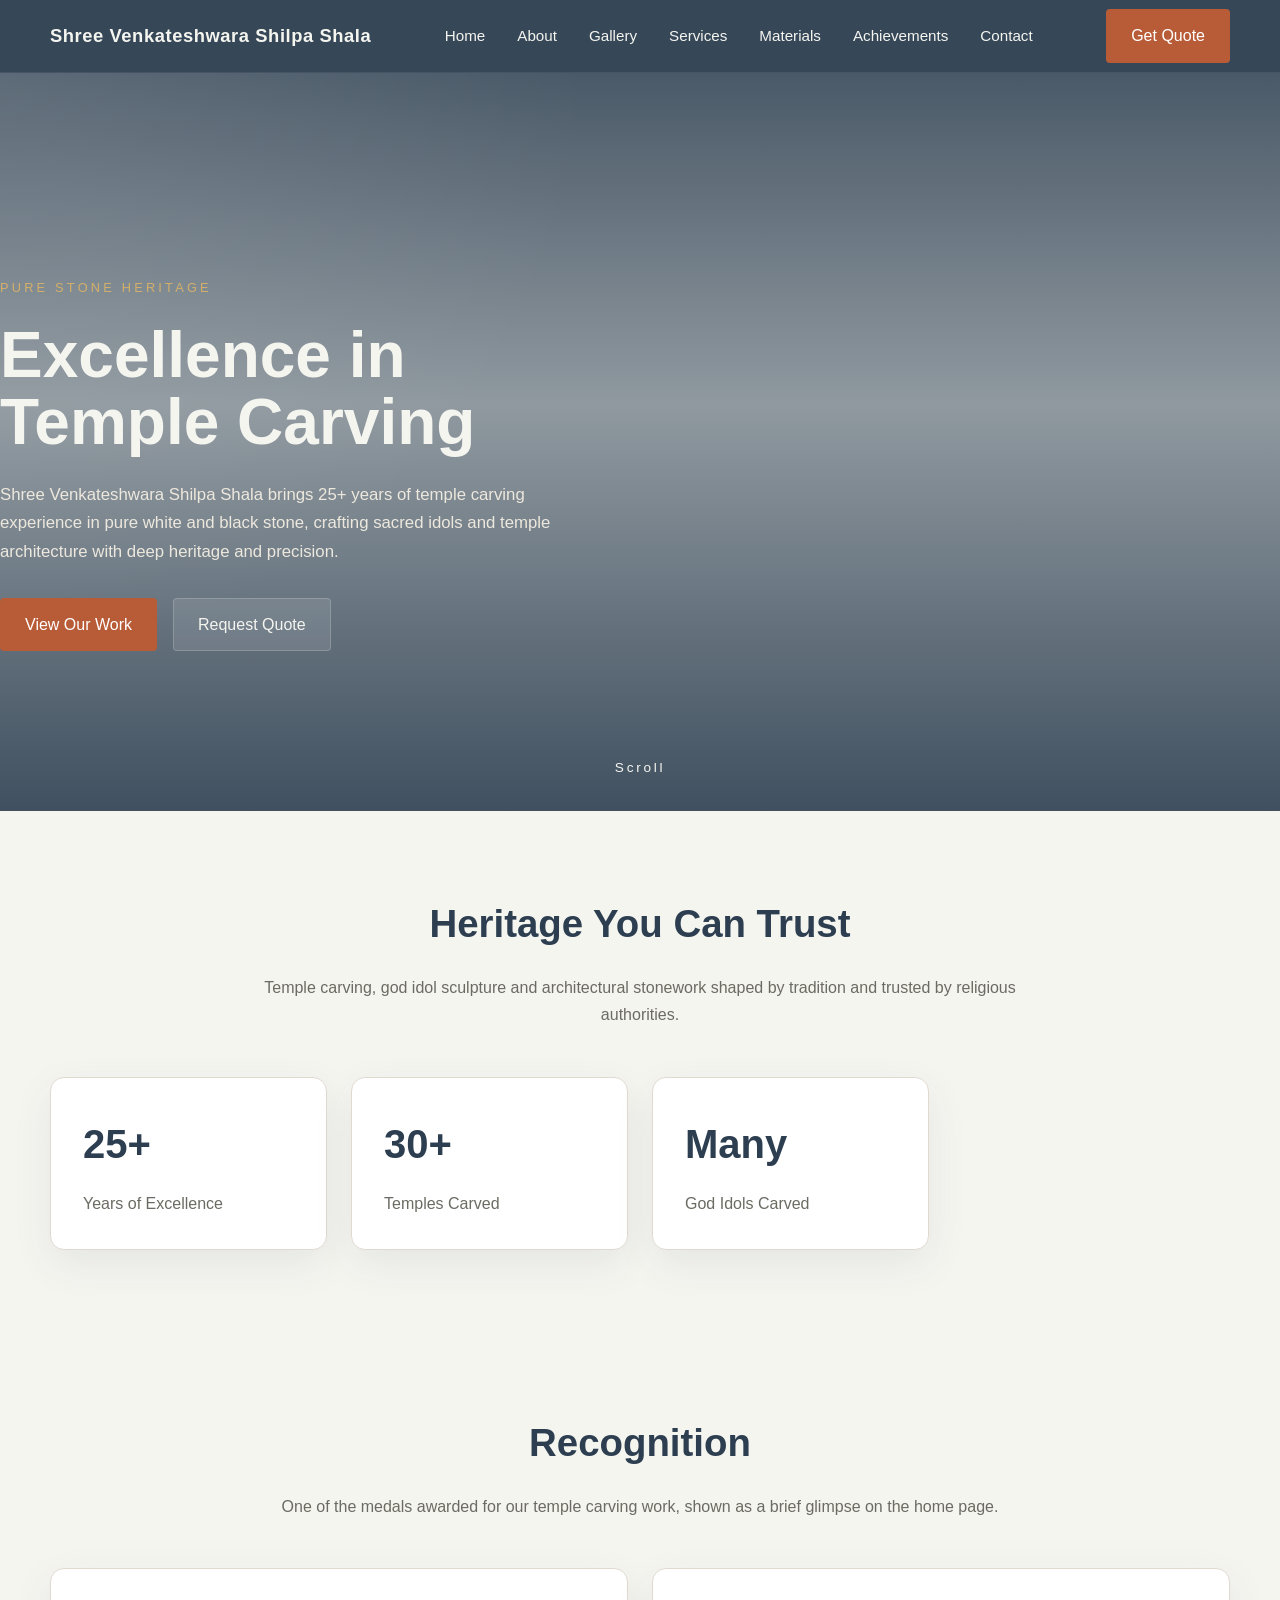
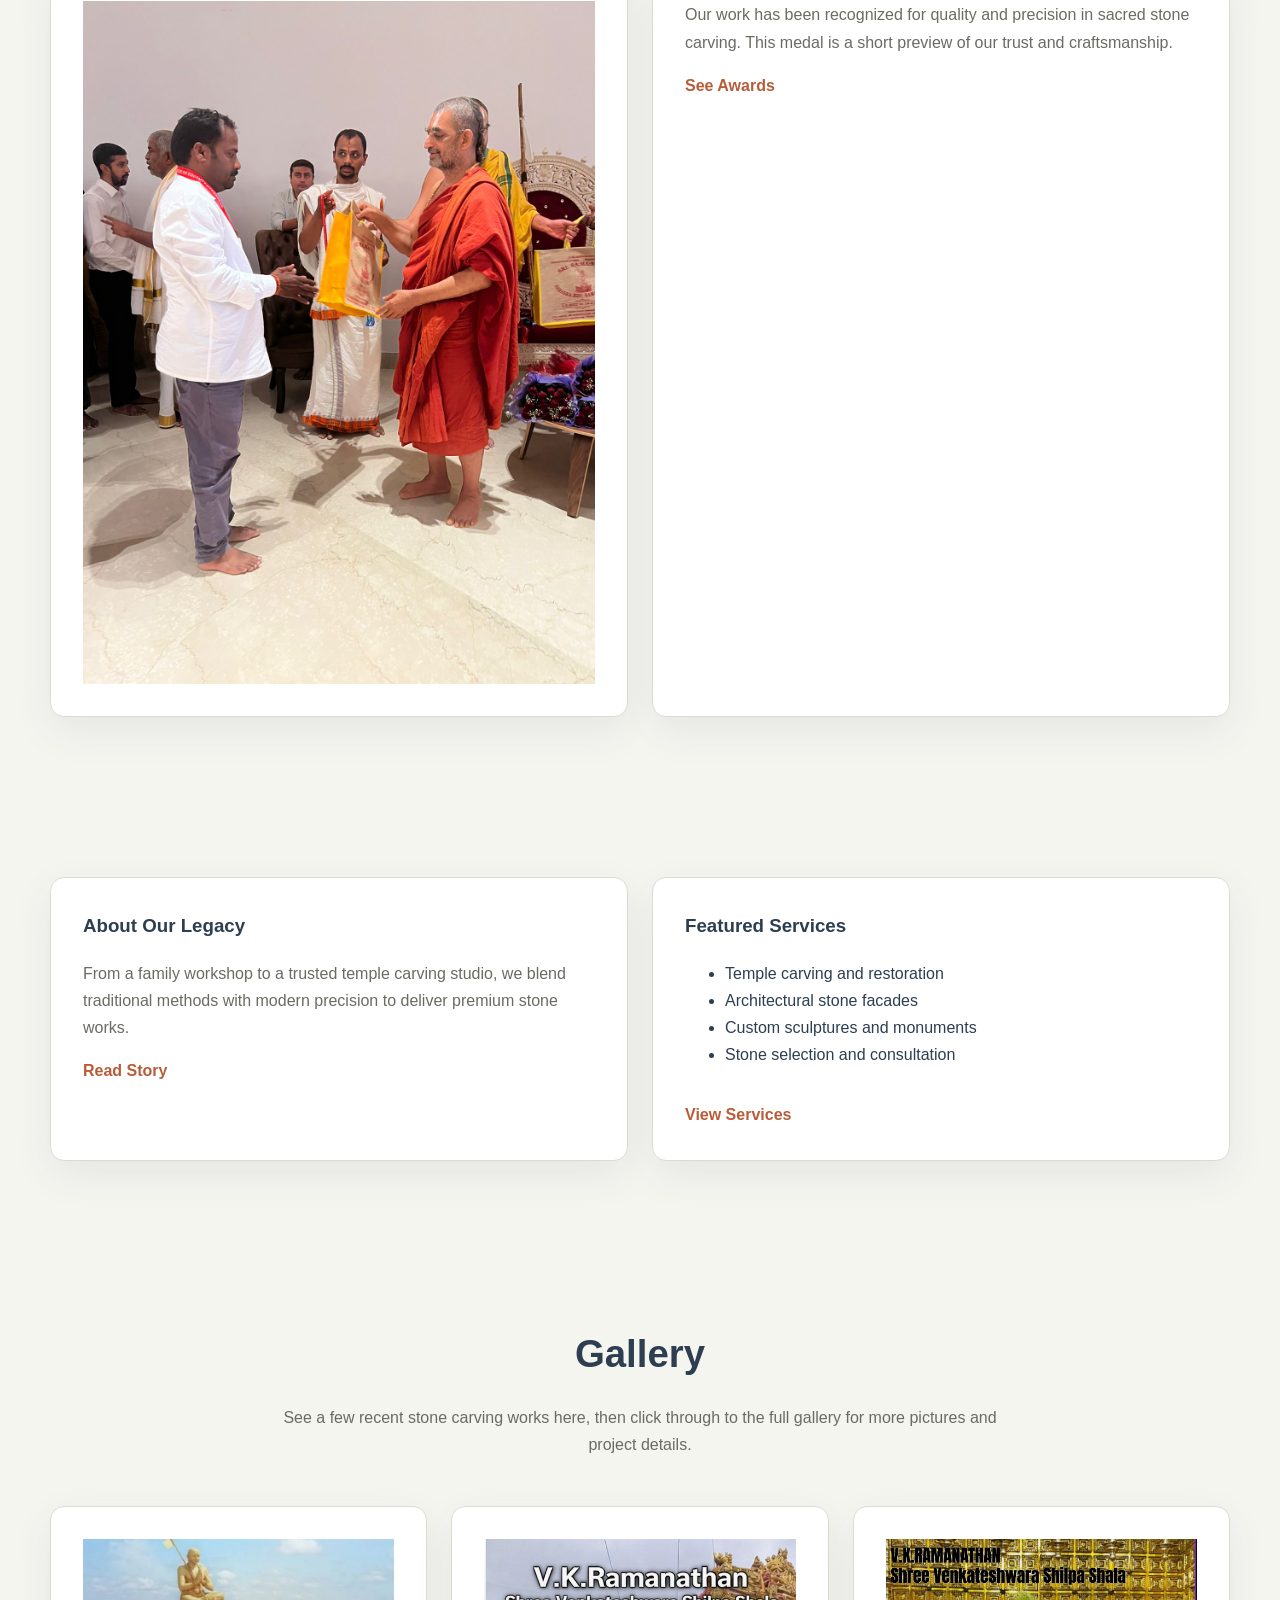
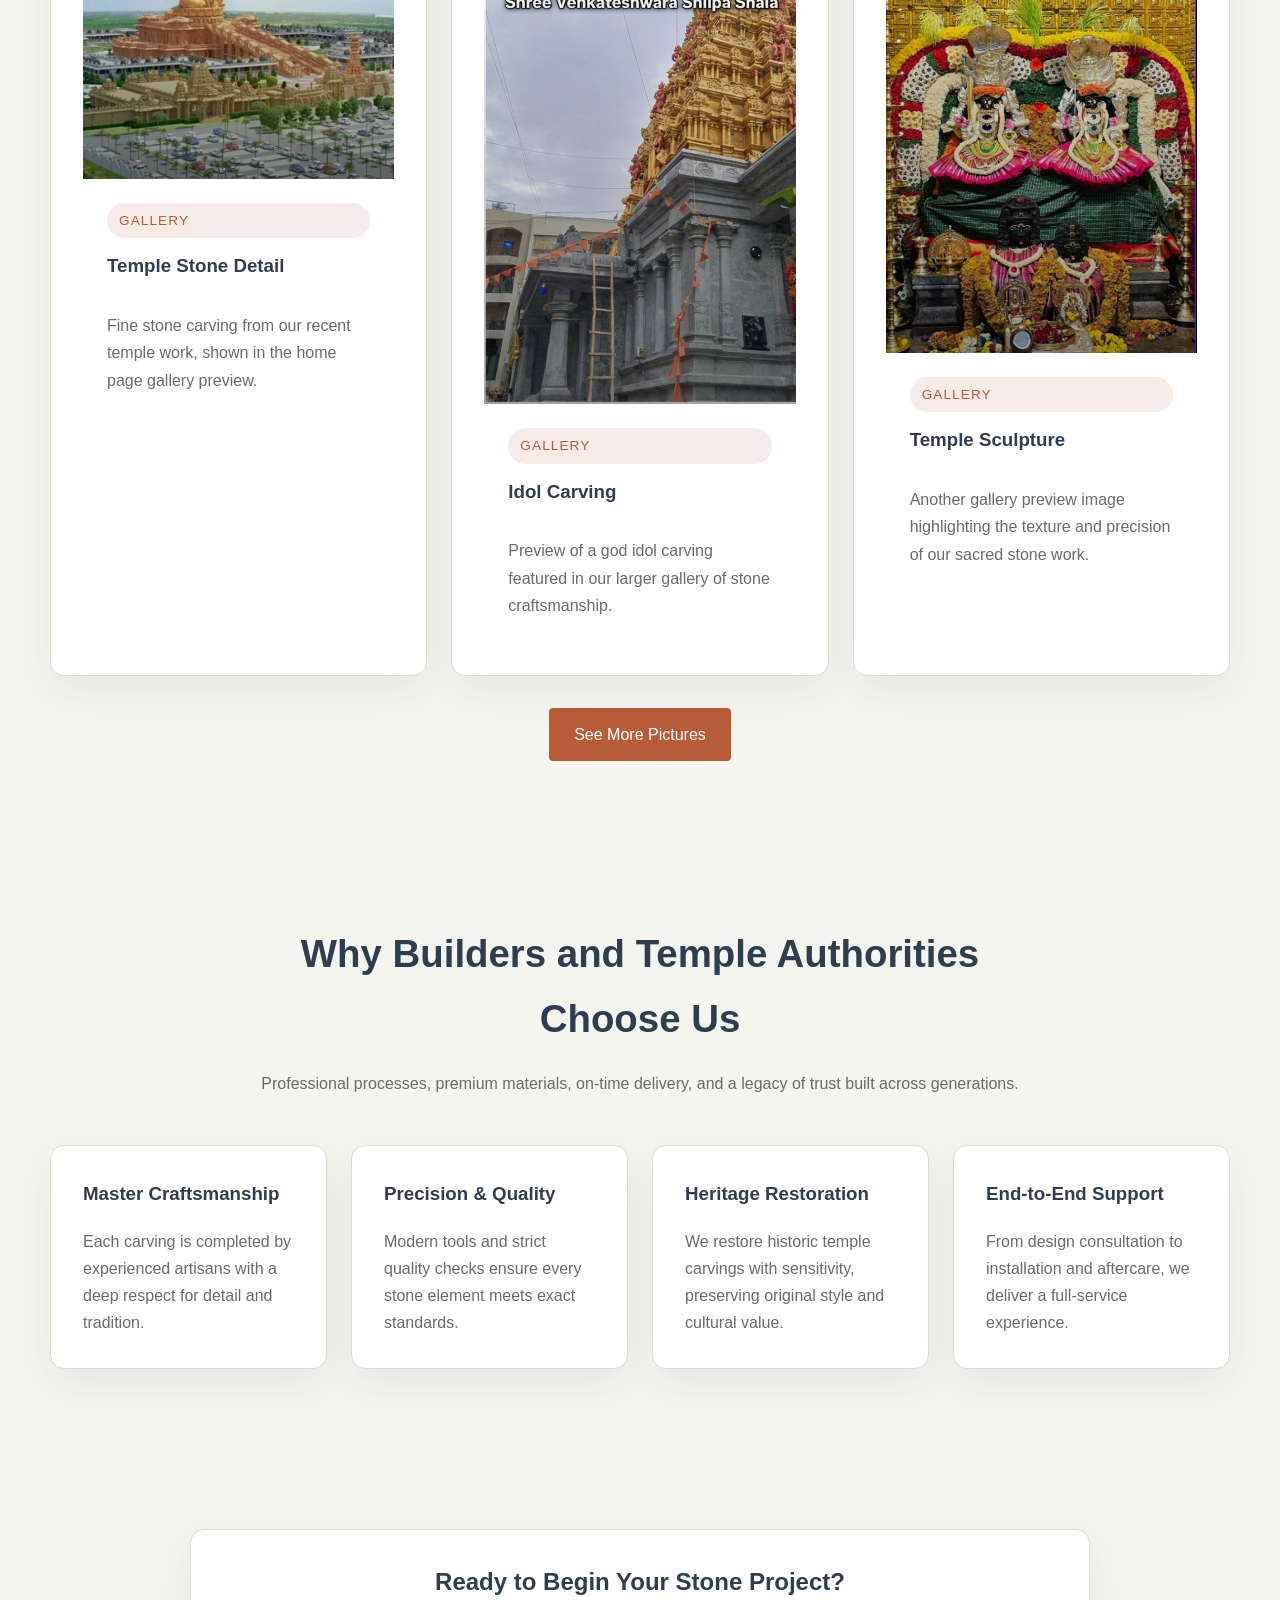
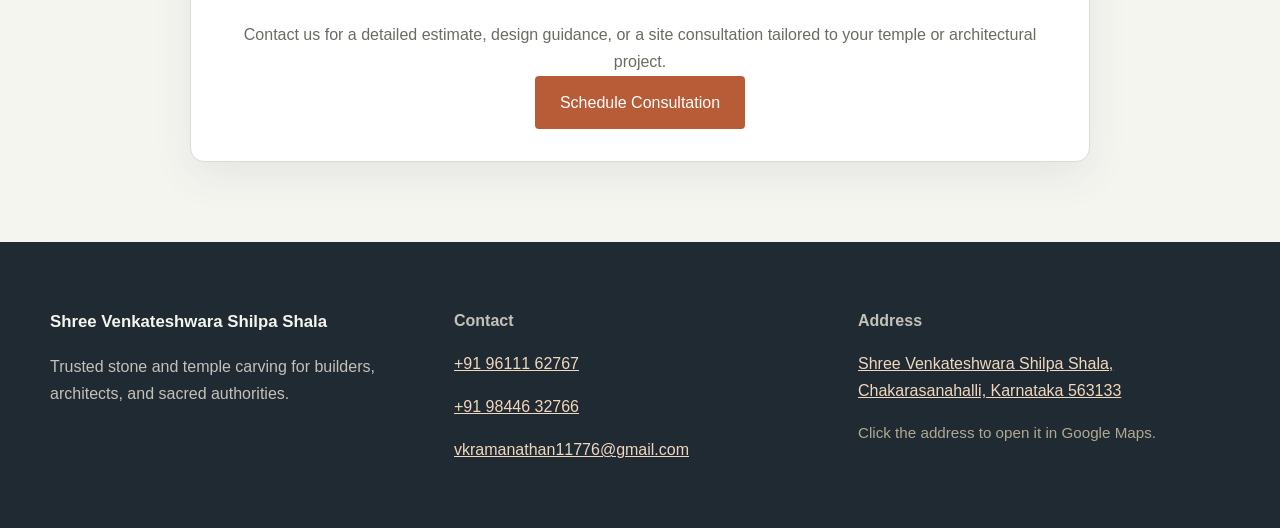
==== index.html @ e4dbbbb8 "Initial commit: Shree Venkateshwara Shilpa Shala website with gallery, achievements, and contact for" ====
<!DOCTYPE html>
<html lang="en">
<head>
  <meta charset="UTF-8">
  <meta name="viewport" content="width=device-width, initial-scale=1.0">
  <title>Shree Venkateshwara Shilpa Shala | Temple & Stone Carving</title>
  <meta name="description" content="Shree Venkateshwara Shilpa Shala offers pure stone temple carving and god idol work with 25+ years of heritage craftsmanship.">
  <link rel="stylesheet" href="styles.css">
  <script type="application/ld+json">
  {
    "@context": "https://schema.org",
    "@type": "LocalBusiness",
    "name": "Shree Venkateshwara Shilpa Shala",
    "image": "https://example.com/hero-image.jpg",
    "telephone": "+91 96111 62767",
    "address": {
      "@type": "PostalAddress",
      "streetAddress": "Shree Venkateshwara Shilpa Shala, Chakarasanahalli",
      "addressLocality": "Chakarasanahalli",
      "addressRegion": "Karnataka",
      "postalCode": "563133",
      "addressCountry": "IN"
    },
    "openingHoursSpecification": [{
      "@type": "OpeningHoursSpecification",
      "dayOfWeek": ["Monday","Tuesday","Wednesday","Thursday","Friday","Saturday"],
      "opens": "09:00",
      "closes": "18:00"
    }],
    "url": "./index.html",
    "priceRange": "₹₹"
  }
  </script>
</head>
<body>
  <header class="site-header">
    <div class="container header-inner">
      <a class="brand" href="index.html">Shree Venkateshwara Shilpa Shala</a>
      <nav class="site-nav" id="siteNav">
        <a href="index.html">Home</a>
        <a href="about.html">About</a>
        <a href="gallery.html">Gallery</a>
        <a href="services.html">Services</a>
        <a href="materials.html">Materials</a>
        <a href="achievements.html">Achievements</a>
        <a href="contact.html">Contact</a>
      </nav>
      <div class="nav-actions">
        <a class="button button-primary" href="contact.html">Get Quote</a>
        <button class="burger" id="burgerButton" aria-label="Open menu">☰</button>
      </div>
    </div>
  </header>

  <main>
    <section class="hero hero-landing">
      <div class="hero-content">
        <span class="eyebrow">Pure Stone Heritage</span>
        <h1>Excellence in Temple Carving</h1>
        <p>Shree Venkateshwara Shilpa Shala brings 25+ years of temple carving experience in pure white and black stone, crafting sacred idols and temple architecture with deep heritage and precision.</p>
        <div class="hero-ctas">
          <a class="button button-primary" href="gallery.html">View Our Work</a>
          <a class="button button-secondary" href="contact.html">Request Quote</a>
        </div>
      </div>
      <div class="hero-overlay"></div>
      <div class="scroll-indicator">Scroll</div>
    </section>

    <section class="trust-section container fade-up">
      <div class="section-heading">
        <h2>Heritage You Can Trust</h2>
        <p>Temple carving, god idol sculpture and architectural stonework shaped by tradition and trusted by religious authorities.</p>
      </div>
      <div class="stats-grid">
        <article class="stat-card">
          <strong>25+</strong>
          <span>Years of Excellence</span>
        </article>
        <article class="stat-card">
          <strong>30+</strong>
          <span>Temples Carved</span>
        </article>
        <article class="stat-card">
          <strong>Many</strong>
          <span>God Idols Carved</span>
        </article>
      </div>
    </section>

    <section class="container fade-up" style="padding: 80px 0;">
      <div class="section-heading">
        <h2>Recognition</h2>
        <p>One of the medals awarded for our temple carving work, shown as a brief glimpse on the home page.</p>
      </div>
      <div class="grid-2">
        <div class="preview-card">
          <img src="assets/Temple-1-1.jpeg" alt="Temple carving achievement medal">
        </div>
        <div class="preview-card">
          <p>Our work has been recognized for quality and precision in sacred stone carving. This medal is a short preview of our trust and craftsmanship.</p>
          <a class="link-button" href="achievements.html">See Awards</a>
        </div>
      </div>
    </section>

    <section class="preview-section container fade-up">
      <div class="grid-2">
        <div class="preview-card">
          <h3>About Our Legacy</h3>
          <p>From a family workshop to a trusted temple carving studio, we blend traditional methods with modern precision to deliver premium stone works.</p>
          <a class="link-button" href="about.html">Read Story</a>
        </div>
        <div class="preview-card">
          <h3>Featured Services</h3>
          <ul>
            <li>Temple carving and restoration</li>
            <li>Architectural stone facades</li>
            <li>Custom sculptures and monuments</li>
            <li>Stone selection and consultation</li>
          </ul>
          <a class="link-button" href="services.html">View Services</a>
        </div>
      </div>
    </section>

    <section class="portfolio-preview container fade-up">
      <div class="section-heading">
        <h2>Gallery</h2>
        <p>See a few recent stone carving works here, then click through to the full gallery for more pictures and project details.</p>
      </div>
      <div class="portfolio-grid">
        <article class="project-card">
          <div class="project-image"><img src="assets/Temple-1-0.jpg" alt="Temple stone carving project"></div>
          <div class="project-card-body">
            <span class="tag">Gallery</span>
            <h3>Temple Stone Detail</h3>
            <p>Fine stone carving from our recent temple work, shown in the home page gallery preview.</p>
          </div>
        </article>
        <article class="project-card">
          <div class="project-image"><img src="assets/Temple-2-1.jpeg" alt="Temple carving gallery image"></div>
          <div class="project-card-body">
            <span class="tag">Gallery</span>
            <h3>Idol Carving</h3>
            <p>Preview of a god idol carving featured in our larger gallery of stone craftsmanship.</p>
          </div>
        </article>
        <article class="project-card">
          <div class="project-image"><img src="assets/Temple-2-2.jpeg" alt="Stone carving gallery image"></div>
          <div class="project-card-body">
            <span class="tag">Gallery</span>
            <h3>Temple Sculpture</h3>
            <p>Another gallery preview image highlighting the texture and precision of our sacred stone work.</p>
          </div>
        </article>
      </div>
      <div class="section-action">
        <a class="button button-primary" href="gallery.html">See More Pictures</a>
      </div>
    </section>

    <section class="values-section container fade-up">
      <div class="section-heading">
        <h2>Why Builders and Temple Authorities Choose Us</h2>
        <p>Professional processes, premium materials, on-time delivery, and a legacy of trust built across generations.</p>
      </div>
      <div class="feature-grid">
        <article class="feature-card">
          <h3>Master Craftsmanship</h3>
          <p>Each carving is completed by experienced artisans with a deep respect for detail and tradition.</p>
        </article>
        <article class="feature-card">
          <h3>Precision & Quality</h3>
          <p>Modern tools and strict quality checks ensure every stone element meets exact standards.</p>
        </article>
        <article class="feature-card">
          <h3>Heritage Restoration</h3>
          <p>We restore historic temple carvings with sensitivity, preserving original style and cultural value.</p>
        </article>
        <article class="feature-card">
          <h3>End-to-End Support</h3>
          <p>From design consultation to installation and aftercare, we deliver a full-service experience.</p>
        </article>
      </div>
    </section>

    <section class="cta-section fade-up">
      <div class="container cta-card">
        <h2>Ready to Begin Your Stone Project?</h2>
        <p>Contact us for a detailed estimate, design guidance, or a site consultation tailored to your temple or architectural project.</p>
        <a class="button button-primary" href="contact.html">Schedule Consultation</a>
      </div>
    </section>
  </main>

  <footer class="site-footer">
    <div class="container footer-grid">
      <div>
        <p class="footer-brand">Shree Venkateshwara Shilpa Shala</p>
        <p>Trusted stone and temple carving for builders, architects, and sacred authorities.</p>
      </div>
      <div>
        <p><strong>Contact</strong></p>
        <p><a href="tel:+919611162767">+91 96111 62767</a></p>
        <p><a href="tel:+919844632766">+91 98446 32766</a></p>
        <p><a href="mailto:vkramanathan11776@gmail.com">vkramanathan11776@gmail.com</a></p>
      </div>
      <div>
        <p><strong>Address</strong></p>
        <p><a href="https://www.google.com/maps/search/?api=1&query=Shree+Venkateshwara+Shilpa+Shala,+Chakarasanahalli,+Karnataka+563133" target="_blank" rel="noreferrer">Shree Venkateshwara Shilpa Shala, Chakarasanahalli, Karnataka 563133</a></p>
        <p class="footer-note">Click the address to open it in Google Maps.</p>
      </div>
    </div>
  </footer>
  <div class="mobile-menu" id="mobileMenu">
    <nav class="mobile-nav">
      <a href="index.html">Home</a>
      <a href="about.html">About</a>
      <a href="gallery.html">Gallery</a>
      <a href="services.html">Services</a>
      <a href="materials.html">Materials</a>
      <a href="achievements.html">Achievements</a>
      <a href="contact.html">Contact</a>
    </nav>
  </div>
  <script src="script.js"></script>
</body>
</html>
---- styles.css ----
:root {
  --bg: #f5f5f0;
  --surface: #ffffff;
  --surface-alt: #f2eee6;
  --text: #2c3e50;
  --muted: #6b6b63;
  --accent: #b85c38;
  --accent-dark: #8b7355;
  --primary: #2c3e50;
  --border: #e0d9d0;
  --shadow: 0 14px 40px rgba(44, 62, 80, 0.08);
  --radius: 14px;
}

* {
  box-sizing: border-box;
}

html {
  scroll-behavior: smooth;
}

body {
  margin: 0;
  font-family: "Segoe UI", Tahoma, Geneva, Verdana, sans-serif;
  color: var(--text);
  background: var(--bg);
  line-height: 1.7;
}

img {
  max-width: 100%;
  display: block;
}

a {
  color: inherit;
  text-decoration: none;
}

button,
input,
textarea {
  font: inherit;
}

.container {
  width: min(1180px, calc(100% - 40px));
  margin: 0 auto;
}

.site-header {
  position: sticky;
  top: 0;
  z-index: 20;
  background: rgba(44, 62, 80, 0.95);
  backdrop-filter: blur(10px);
  border-bottom: 1px solid rgba(255,255,255,0.08);
}

.header-inner {
  display: flex;
  align-items: center;
  justify-content: space-between;
  min-height: 72px;
}

.brand {
  font-size: 1.15rem;
  color: #f5f5f0;
  font-weight: 700;
  letter-spacing: 0.03em;
}

.site-nav {
  display: flex;
  gap: 32px;
  align-items: center;
}

.site-nav a {
  color: #f5f5f0;
  font-size: 0.95rem;
  transition: color 0.25s ease;
}

.site-nav a:hover {
  color: var(--accent);
}

.nav-actions {
  display: flex;
  align-items: center;
  gap: 16px;
}

.button {
  display: inline-flex;
  align-items: center;
  justify-content: center;
  padding: 12px 24px;
  border-radius: 4px;
  border: 1px solid transparent;
  transition: transform 0.2s ease, background-color 0.2s ease, color 0.2s ease, border-color 0.2s ease;
}

.button:hover {
  transform: translateY(-1px);
}

.button-primary {
  background: var(--accent);
  color: #ffffff;
}

.button-primary:hover {
  background: #9b4a2f;
}

.button-secondary {
  background: rgba(255,255,255,0.1);
  color: #f5f5f0;
  border-color: rgba(255,255,255,0.18);
}

.link-button {
  display: inline-block;
  color: var(--accent);
  font-weight: 600;
  margin-top: 16px;
}

.burger {
  display: none;
  border: none;
  background: none;
  color: #f5f5f0;
  font-size: 1.6rem;
  cursor: pointer;
}

.hero {
  min-height: 82vh;
  position: relative;
  display: flex;
  align-items: center;
  padding: 100px 0 60px;
  color: #f5f5f0;
  background: linear-gradient(180deg, rgba(44,62,80,0.85) 0%, rgba(44,62,80,0.5) 45%, rgba(44,62,80,0.9) 100%),
    url('') center/cover no-repeat;
}

.hero::before {
  content: "";
  position: absolute;
  inset: 0;
  background: radial-gradient(circle at top left, rgba(255,255,255,0.1), transparent 40%);
}

.hero-content {
  position: relative;
  max-width: 640px;
  z-index: 1;
}

.eyebrow {
  display: inline-block;
  text-transform: uppercase;
  letter-spacing: 0.25em;
  color: #d4af6a;
  font-size: 0.8rem;
  margin-bottom: 24px;
}

.hero h1 {
  font-size: clamp(3rem, 5vw, 4.5rem);
  line-height: 1.05;
  margin: 0 0 24px;
}

.hero p {
  max-width: 610px;
  font-size: 1.05rem;
  margin-bottom: 32px;
  color: #ede8dd;
}

.hero-ctas {
  display: flex;
  flex-wrap: wrap;
  gap: 16px;
}

.scroll-indicator {
  position: absolute;
  left: 50%;
  bottom: 32px;
  transform: translateX(-50%);
  color: #f5f5f0;
  letter-spacing: 0.2em;
  font-size: 0.85rem;
}

.section-heading {
  text-align: center;
  max-width: 760px;
  margin: 0 auto 48px;
}

.section-heading h2 {
  margin: 0 0 18px;
  font-size: clamp(2rem, 3vw, 3rem);
}

.section-heading p {
  margin: 0;
  color: var(--muted);
}

.trust-section,
.preview-section,
.portfolio-preview,
.values-section,
.cta-section {
  padding: 80px 0;
}

.stats-grid,
.feature-grid {
  display: grid;
  gap: 24px;
  grid-template-columns: repeat(4, minmax(0, 1fr));
}

.stat-card,
.feature-card,
.preview-card,
.project-card,
.cta-card {
  background: var(--surface);
  border: 1px solid var(--border);
  border-radius: var(--radius);
  box-shadow: var(--shadow);
  padding: 32px;
}

.stat-card strong {
  display: block;
  font-size: 2.5rem;
  color: var(--primary);
  margin-bottom: 12px;
}

.stat-card span {
  color: var(--muted);
}

.grid-2 {
  display: grid;
  gap: 24px;
  grid-template-columns: repeat(2, minmax(0, 1fr));
}

.preview-card h3,
.feature-card h3,
.project-card h3,
.cta-card h2 {
  margin-top: 0;
  margin-bottom: 18px;
}

.preview-card p,
.feature-card p,
.project-card p,
.cta-card p {
  margin: 0;
  color: var(--muted);
}

.portfolio-grid {
  display: grid;
  gap: 24px;
  grid-template-columns: repeat(auto-fit, minmax(300px, 1fr));
}

.project-card {
  overflow: hidden;
  display: flex;
  flex-direction: column;
}

.project-image {
  min-height: 240px;
  background: linear-gradient(135deg, rgba(44,62,80,0.9), rgba(184,92,56,0.9));
  position: relative;
  transition: transform 0.4s ease;
  overflow: hidden;
}

.project-image img {
  width: 100%;
  height: 100%;
  object-fit: cover;
  display: block;
}

.medal-gallery {
  display: grid;
  gap: 24px;
  grid-template-columns: repeat(2, minmax(0, 1fr));
}

.medal-card {
  background: var(--surface);
  border: 1px solid var(--border);
  border-radius: var(--radius);
  box-shadow: var(--shadow);
  padding: 24px;
  text-align: center;
}

.project-medal-image {
  width: 100%;
  height: auto;
  border-radius: 12px;
  object-fit: cover;
  margin-bottom: 16px;
}

.project-card:hover .project-image {
  transform: scale(1.04);
}

.project-image::after {
  content: "";
  position: absolute;
  inset: 0;
  background: linear-gradient(180deg, transparent, rgba(0,0,0,0.35));
}

.project-image-1 { background-image: linear-gradient(135deg, #3a4560, #b85c38); }
.project-image-2 { background-image: linear-gradient(135deg, #2c3e50, #8b7355); }
.project-image-3 { background-image: linear-gradient(135deg, #4d5d6d, #b77352); }

.project-card-body {
  padding: 24px;
  display: flex;
  flex-direction: column;
  gap: 12px;
}

.tag {
  display: inline-flex;
  padding: 6px 12px;
  background: rgba(184, 92, 56, 0.12);
  color: var(--accent);
  border-radius: 999px;
  font-size: 0.85rem;
  text-transform: uppercase;
  letter-spacing: 0.08em;
}

.section-action {
  text-align: center;
  margin-top: 32px;
}

.cta-card {
  max-width: 900px;
  margin: 0 auto;
  text-align: center;
}

.footer-grid {
  display: grid;
  gap: 32px;
  grid-template-columns: repeat(3, minmax(0, 1fr));
  padding: 48px 0;
  border-top: 1px solid rgba(44,62,80,0.12);
}

.site-footer {
  background: #202a33;
  color: #c4c1b9;
}

.site-footer a {
  color: #f1d8bd;
  text-decoration: underline;
}

.footer-note {
  margin-top: 10px;
  color: #b0a992;
  font-size: 0.95rem;
}

.footer-brand {
  font-size: 1.05rem;
  font-weight: 700;
  color: #f5f5f0;
}

.fade-up {
  opacity: 0;
  transform: translateY(24px);
  animation: fadeUp 0.9s ease forwards;
  animation-delay: 0.2s;
}

@keyframes fadeUp {
  to { opacity: 1; transform: translateY(0); }
}

.mobile-menu {
  position: fixed;
  inset: 0;
  background: rgba(44, 62, 80, 0.96);
  color: #f5f5f0;
  transform: translateY(-100%);
  transition: transform 0.28s ease;
  z-index: 30;
  display: flex;
  align-items: center;
  justify-content: center;
}

.mobile-menu.open {
  transform: translateY(0);
}

.mobile-nav {
  display: grid;
  gap: 24px;
  text-align: center;
}

.mobile-nav a {
  font-size: 1.2rem;
  color: #f5f5f0;
}

@media (max-width: 1024px) {
  .stats-grid,
  .feature-grid {
    grid-template-columns: repeat(2, minmax(0, 1fr));
  }

  .grid-2,
  .portfolio-grid,
  .footer-grid {
    grid-template-columns: 1fr;
  }
}

@media (max-width: 768px) {
  .site-nav {
    display: none;
  }

  .burger {
    display: inline-flex;
  }

  .hero {
    padding: 80px 0 40px;
  }

  .hero h1 {
    font-size: clamp(2.5rem, 9vw, 3.5rem);
  }

  .button {
    width: 100%;
  }

  .hero-ctas {
    flex-direction: column;
  }
}

@media (max-width: 520px) {
  .container {
    width: calc(100% - 24px);
  }
  .hero {
    min-height: 72vh;
  }
}
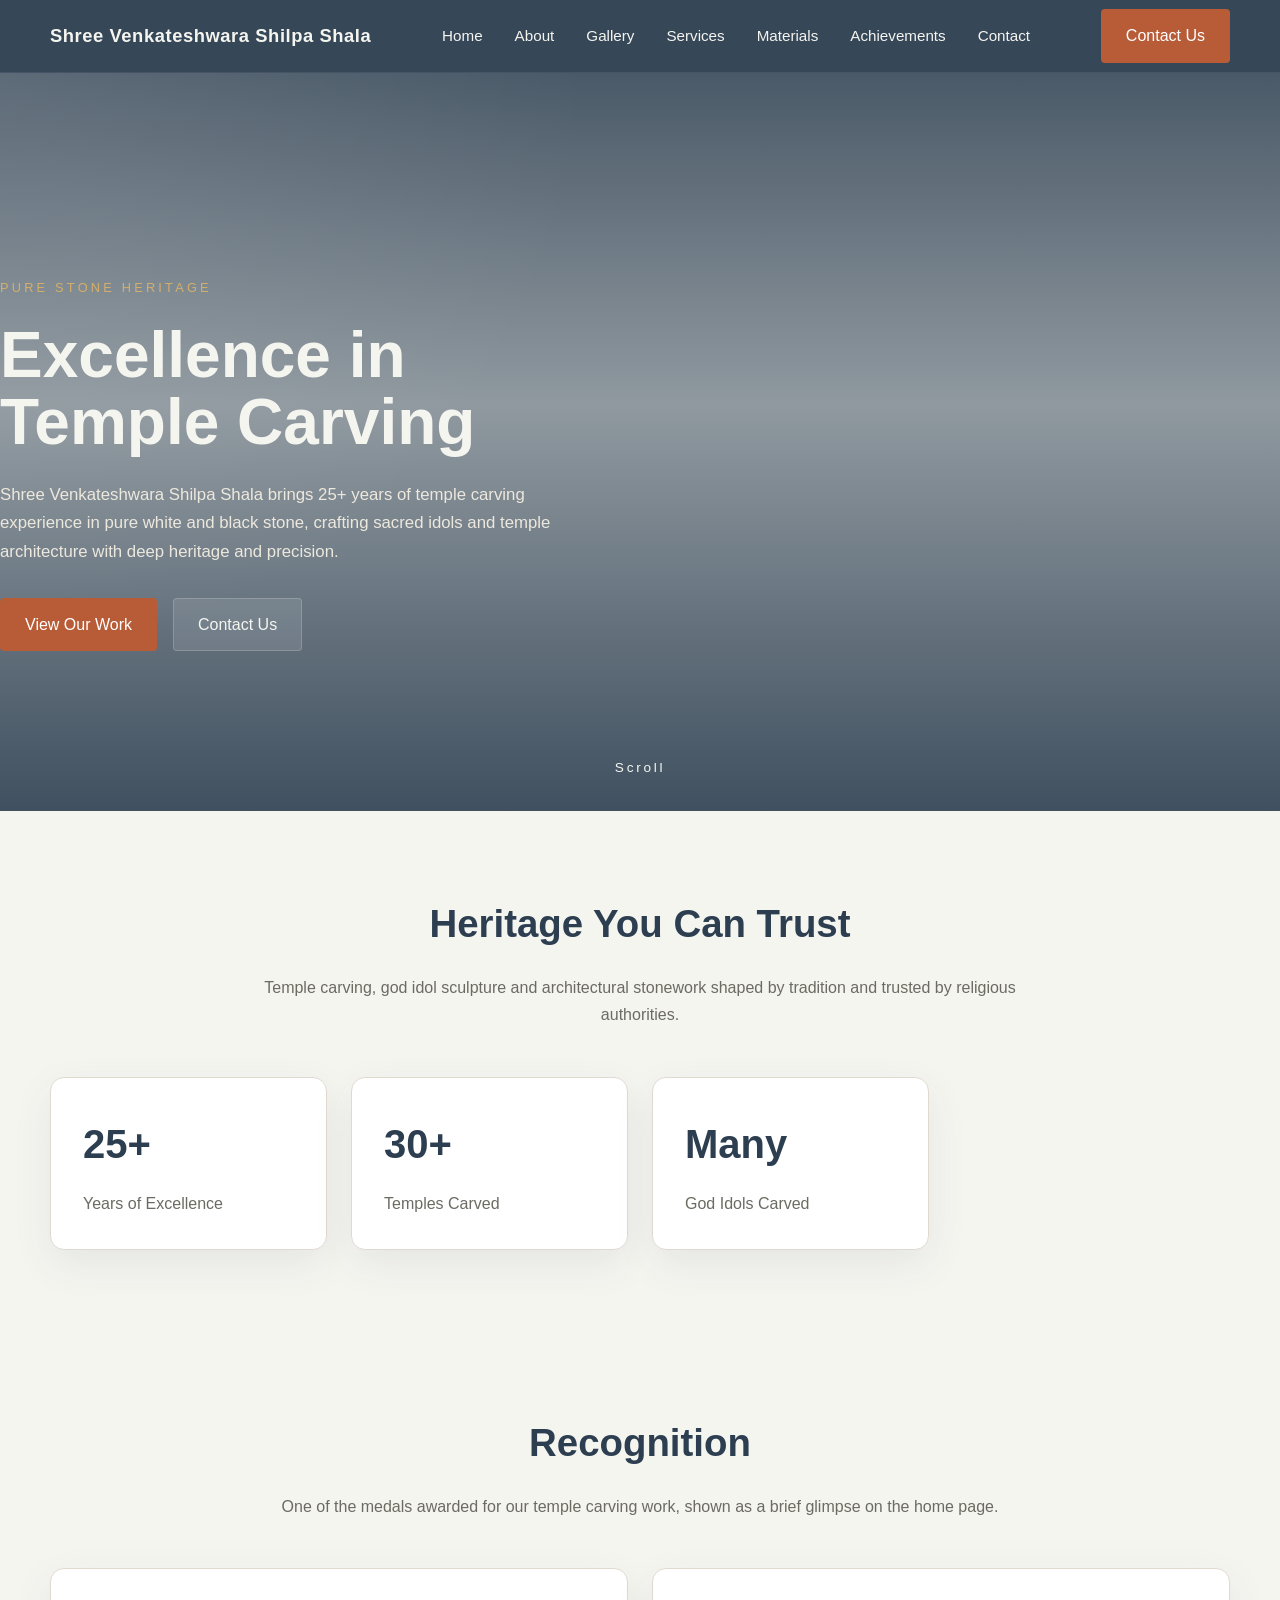
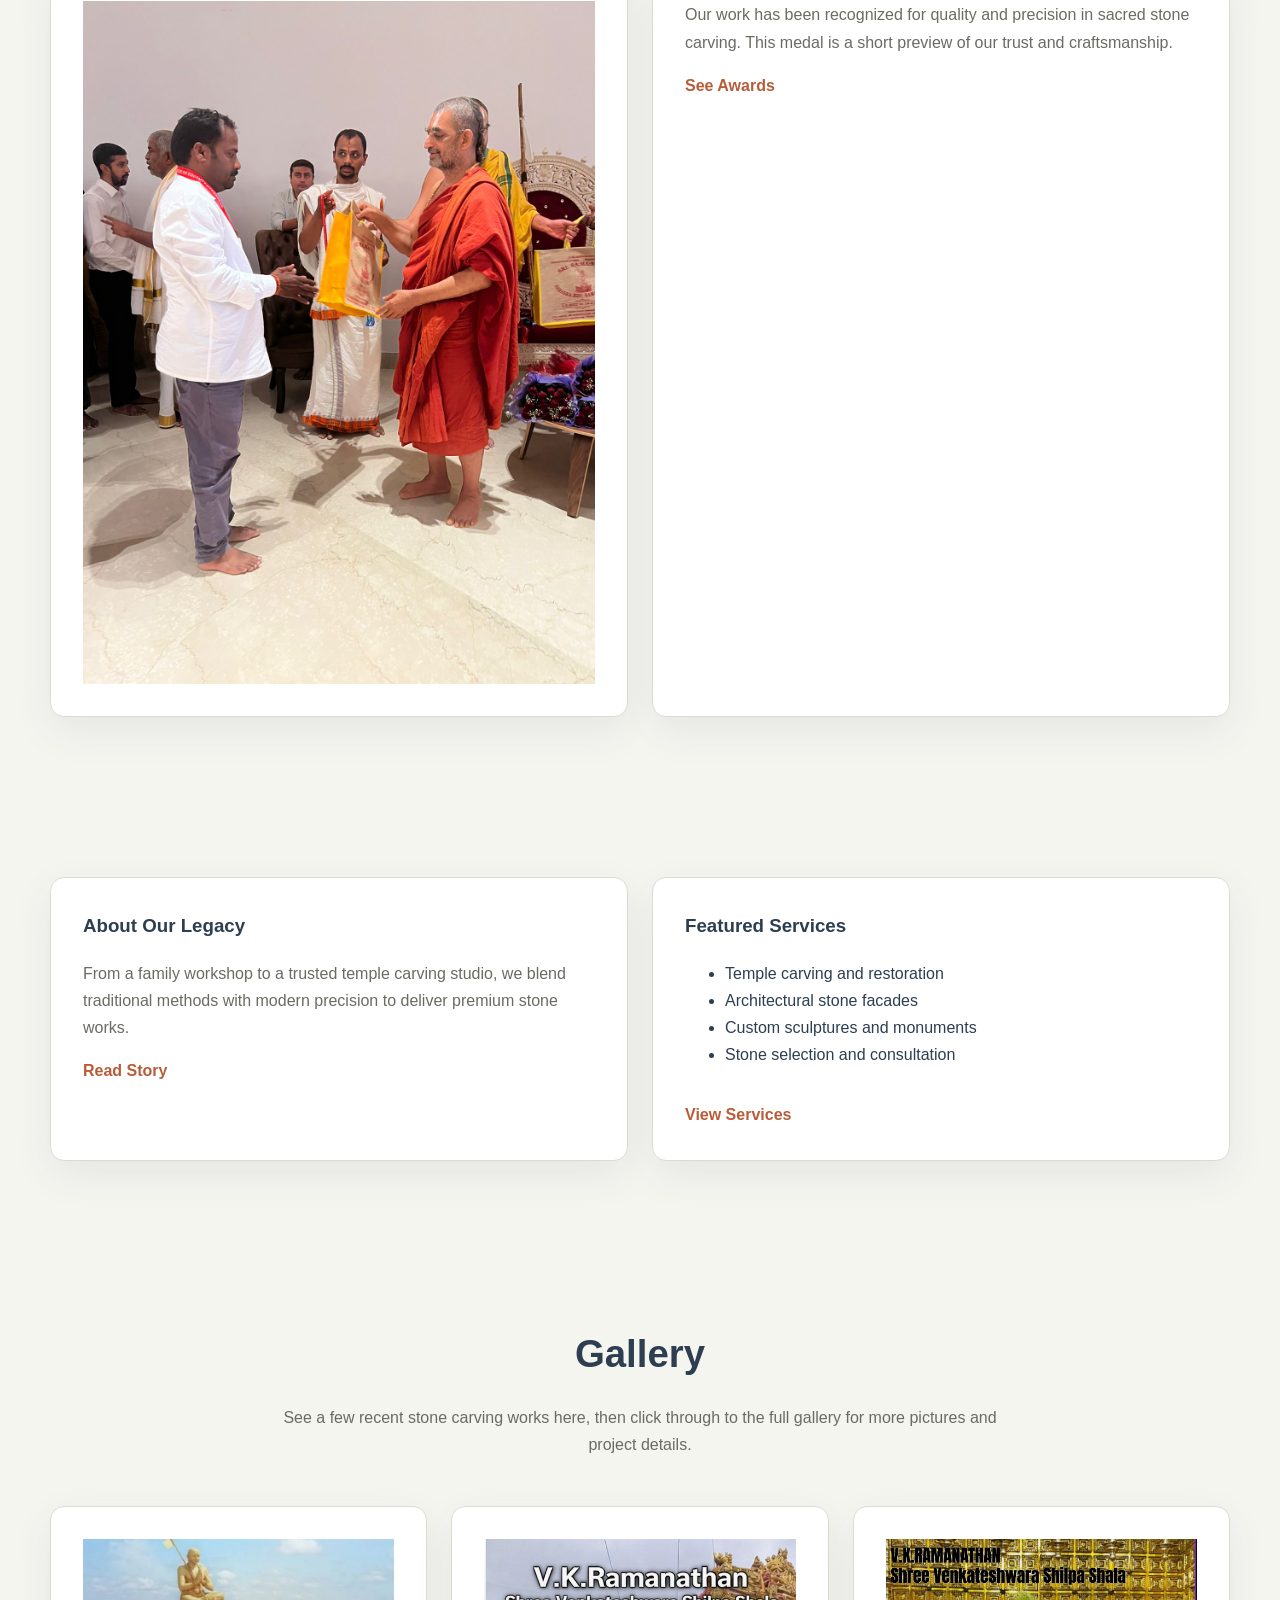
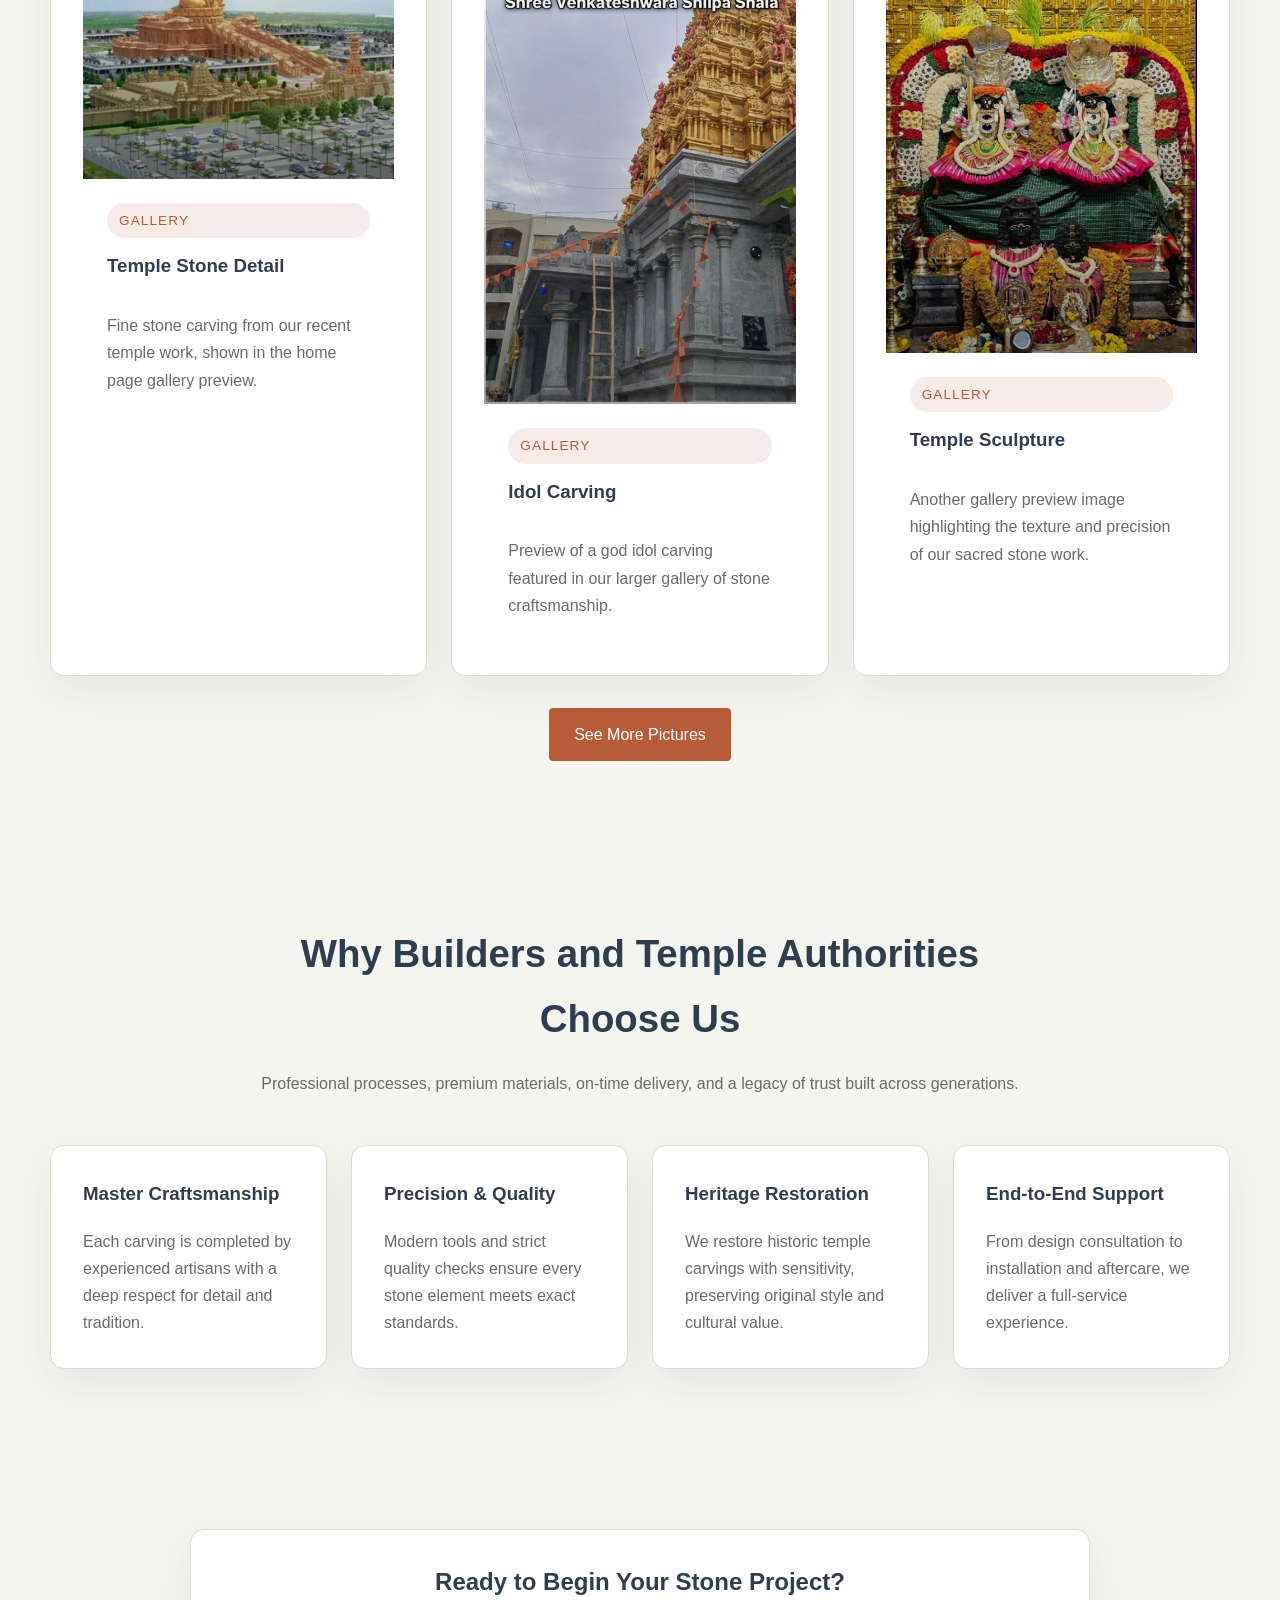
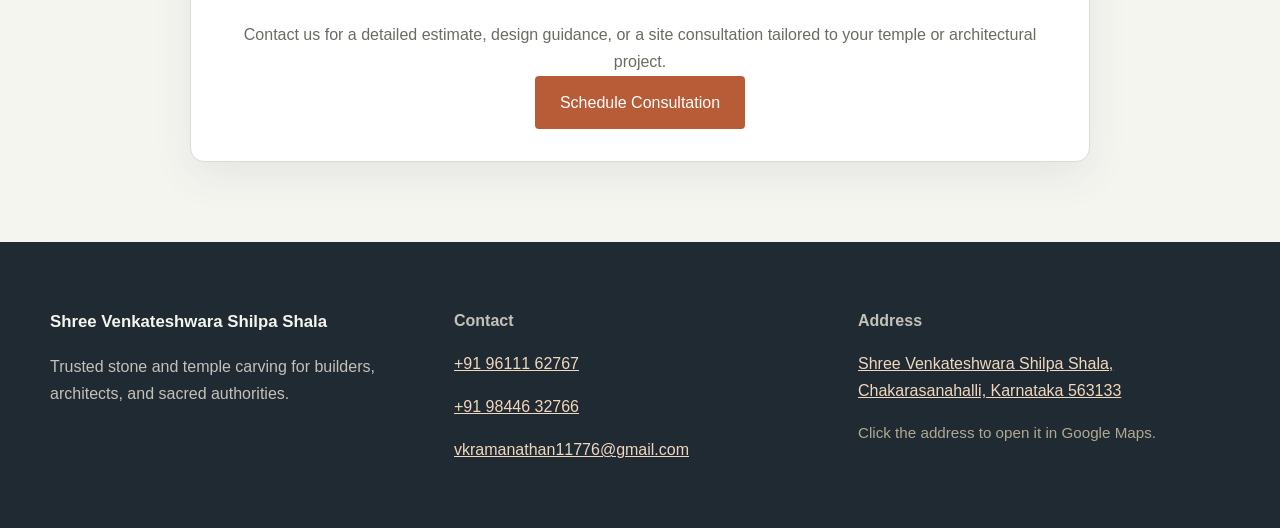
==== commit 28f0bfe5: "Remove 'sample' from gallery descriptions and replace quote terminology with 'Contact Us' and 'Send " ====
--- a/index.html
+++ b/index.html
@@ -46,7 +46,7 @@
         <a href="contact.html">Contact</a>
       </nav>
       <div class="nav-actions">
-        <a class="button button-primary" href="contact.html">Get Quote</a>
+        <a class="button button-primary" href="contact.html">Contact Us</a>
         <button class="burger" id="burgerButton" aria-label="Open menu">☰</button>
       </div>
     </div>
@@ -60,7 +60,7 @@
         <p>Shree Venkateshwara Shilpa Shala brings 25+ years of temple carving experience in pure white and black stone, crafting sacred idols and temple architecture with deep heritage and precision.</p>
         <div class="hero-ctas">
           <a class="button button-primary" href="gallery.html">View Our Work</a>
-          <a class="button button-secondary" href="contact.html">Request Quote</a>
+          <a class="button button-secondary" href="contact.html">Contact Us</a>
         </div>
       </div>
       <div class="hero-overlay"></div>
--- a/styles.css
+++ b/styles.css
@@ -453,7 +453,27 @@
   }
 }
 
+/* ============================================
+   TABLET BREAKPOINT (1024px and below)
+   ============================================ */
+@media (max-width: 1024px) {
+  .stats-grid,
+  .feature-grid {
+    grid-template-columns: repeat(2, minmax(0, 1fr));
+  }
+
+  .grid-2,
+  .portfolio-grid,
+  .footer-grid {
+    grid-template-columns: 1fr;
+  }
+}
+
+/* ============================================
+   MOBILE BREAKPOINT (768px and below)
+   ============================================ */
 @media (max-width: 768px) {
+  /* ----- NAVIGATION & HEADER ----- */
   .site-nav {
     display: none;
   }
@@ -462,28 +482,372 @@
     display: inline-flex;
   }
 
+  .header-inner {
+    min-height: 64px;
+  }
+
+  .brand {
+    font-size: 1rem;
+  }
+
+  /* ----- TYPOGRAPHY SCALING ----- */
+  body {
+    font-size: 16px;
+    line-height: 1.6;
+  }
+
+  h1 {
+    font-size: clamp(1.75rem, 6vw, 2.5rem);
+    line-height: 1.15;
+  }
+
+  h2 {
+    font-size: clamp(1.5rem, 5vw, 2rem);
+    line-height: 1.2;
+  }
+
+  h3 {
+    font-size: clamp(1.1rem, 4vw, 1.4rem);
+    line-height: 1.25;
+  }
+
+  p {
+    font-size: 0.95rem;
+    line-height: 1.6;
+  }
+
+  /* ----- HERO SECTION ----- */
   .hero {
-    padding: 80px 0 40px;
+    min-height: 70vh;
+    padding: 60px 0 40px;
   }
 
   .hero h1 {
-    font-size: clamp(2.5rem, 9vw, 3.5rem);
+    font-size: clamp(2rem, 7vw, 2.8rem);
+    line-height: 1.15;
+    margin-bottom: 18px;
+  }
+
+  .hero p {
+    font-size: 0.95rem;
+    margin-bottom: 24px;
+    line-height: 1.6;
+  }
+
+  .eyebrow {
+    font-size: 0.75rem;
+    margin-bottom: 16px;
+    letter-spacing: 0.2em;
+  }
+
+  .hero-ctas {
+    flex-direction: column;
+    gap: 12px;
   }
 
   .button {
     width: 100%;
-  }
-
-  .hero-ctas {
-    flex-direction: column;
-  }
-}
-
+    padding: 11px 20px;
+    font-size: 0.95rem;
+  }
+
+  .scroll-indicator {
+    bottom: 24px;
+    font-size: 0.75rem;
+  }
+
+  /* ----- SECTIONS & SPACING ----- */
+  .trust-section,
+  .preview-section,
+  .portfolio-preview,
+  .values-section,
+  .cta-section {
+    padding: 48px 0;
+  }
+
+  .section-heading {
+    margin: 0 auto 32px;
+  }
+
+  .section-heading h2 {
+    font-size: clamp(1.4rem, 5vw, 1.8rem);
+    margin-bottom: 14px;
+    line-height: 1.2;
+  }
+
+  .section-heading p {
+    font-size: 0.9rem;
+    line-height: 1.6;
+  }
+
+  /* ----- CARDS & GRIDS ----- */
+  .stats-grid,
+  .feature-grid,
+  .medal-gallery,
+  .grid-2,
+  .portfolio-grid {
+    grid-template-columns: 1fr;
+    gap: 16px;
+  }
+
+  .stat-card,
+  .feature-card,
+  .preview-card,
+  .project-card,
+  .cta-card,
+  .medal-card {
+    padding: 20px;
+    border-radius: 12px;
+  }
+
+  .stat-card strong {
+    font-size: 2rem;
+    margin-bottom: 8px;
+  }
+
+  .stat-card span {
+    font-size: 0.9rem;
+  }
+
+  .preview-card h3,
+  .feature-card h3,
+  .project-card h3,
+  .cta-card h2 {
+    font-size: 1.1rem;
+    margin-bottom: 12px;
+    line-height: 1.25;
+  }
+
+  .preview-card p,
+  .feature-card p,
+  .project-card p,
+  .cta-card p {
+    font-size: 0.9rem;
+    line-height: 1.6;
+    margin: 0;
+  }
+
+  .project-image {
+    min-height: 180px;
+  }
+
+  .project-card-body {
+    padding: 16px;
+    gap: 10px;
+  }
+
+  .medal-card {
+    padding: 18px;
+    text-align: center;
+  }
+
+  .project-medal-image {
+    margin-bottom: 12px;
+    border-radius: 10px;
+  }
+
+  .tag {
+    font-size: 0.75rem;
+    padding: 5px 10px;
+    letter-spacing: 0.06em;
+  }
+
+  /* ----- FOOTER ----- */
+  .footer-grid {
+    gap: 24px;
+    padding: 32px 0;
+  }
+
+  .footer-brand {
+    font-size: 0.95rem;
+  }
+
+  .footer-note {
+    font-size: 0.85rem;
+    margin-top: 8px;
+  }
+
+  .site-footer a {
+    word-break: break-word;
+  }
+
+  /* ----- CTA SECTION ----- */
+  .cta-card {
+    max-width: 100%;
+  }
+
+  .section-action {
+    margin-top: 24px;
+  }
+
+  .link-button {
+    margin-top: 12px;
+    font-size: 0.95rem;
+  }
+
+  /* ----- MOBILE MENU ----- */
+  .mobile-nav a {
+    font-size: 1.1rem;
+    padding: 12px 0;
+  }
+
+  /* ----- CONTAINER ----- */
+  .container {
+    width: calc(100% - 24px);
+  }
+}
+
+/* ============================================
+   SMALL MOBILE BREAKPOINT (520px and below)
+   ============================================ */
 @media (max-width: 520px) {
   .container {
-    width: calc(100% - 24px);
-  }
+    width: calc(100% - 16px);
+  }
+
   .hero {
-    min-height: 72vh;
-  }
-}
+    min-height: 65vh;
+    padding: 50px 0 30px;
+  }
+
+  .hero h1 {
+    font-size: clamp(1.5rem, 6vw, 2.2rem);
+    margin-bottom: 14px;
+  }
+
+  .hero p {
+    font-size: 0.9rem;
+    margin-bottom: 18px;
+  }
+
+  .eyebrow {
+    font-size: 0.7rem;
+    margin-bottom: 12px;
+  }
+
+  h2 {
+    font-size: clamp(1.3rem, 5vw, 1.7rem);
+  }
+
+  h3 {
+    font-size: clamp(1rem, 4vw, 1.2rem);
+  }
+
+  p {
+    font-size: 0.9rem;
+  }
+
+  .section-heading {
+    margin: 0 auto 24px;
+  }
+
+  .section-heading h2 {
+    font-size: clamp(1.2rem, 5vw, 1.5rem);
+    margin-bottom: 10px;
+  }
+
+  .section-heading p {
+    font-size: 0.85rem;
+  }
+
+  .trust-section,
+  .preview-section,
+  .portfolio-preview,
+  .values-section,
+  .cta-section {
+    padding: 36px 0;
+  }
+
+  .stat-card,
+  .feature-card,
+  .preview-card,
+  .project-card,
+  .cta-card,
+  .medal-card {
+    padding: 16px;
+  }
+
+  .stat-card strong {
+    font-size: 1.6rem;
+    margin-bottom: 6px;
+  }
+
+  .stat-card span {
+    font-size: 0.8rem;
+  }
+
+  .preview-card h3,
+  .feature-card h3,
+  .project-card h3,
+  .cta-card h2 {
+    font-size: 1rem;
+    margin-bottom: 10px;
+  }
+
+  .preview-card p,
+  .feature-card p,
+  .project-card p,
+  .cta-card p {
+    font-size: 0.85rem;
+  }
+
+  .project-image {
+    min-height: 150px;
+  }
+
+  .project-card-body {
+    padding: 12px;
+    gap: 8px;
+  }
+
+  .medal-card {
+    padding: 14px;
+  }
+
+  .button {
+    padding: 10px 18px;
+    font-size: 0.9rem;
+    border-radius: 3px;
+  }
+
+  .footer-grid {
+    gap: 18px;
+    padding: 24px 0;
+  }
+
+  .footer-brand {
+    font-size: 0.9rem;
+  }
+
+  .footer-note {
+    font-size: 0.8rem;
+    margin-top: 6px;
+  }
+
+  .tag {
+    font-size: 0.7rem;
+    padding: 4px 8px;
+  }
+
+  .link-button {
+    margin-top: 10px;
+    font-size: 0.9rem;
+  }
+
+  .section-action {
+    margin-top: 18px;
+  }
+
+  .header-inner {
+    min-height: 56px;
+  }
+
+  .brand {
+    font-size: 0.9rem;
+  }
+
+  .mobile-nav a {
+    font-size: 1rem;
+    padding: 10px 0;
+  }
+}
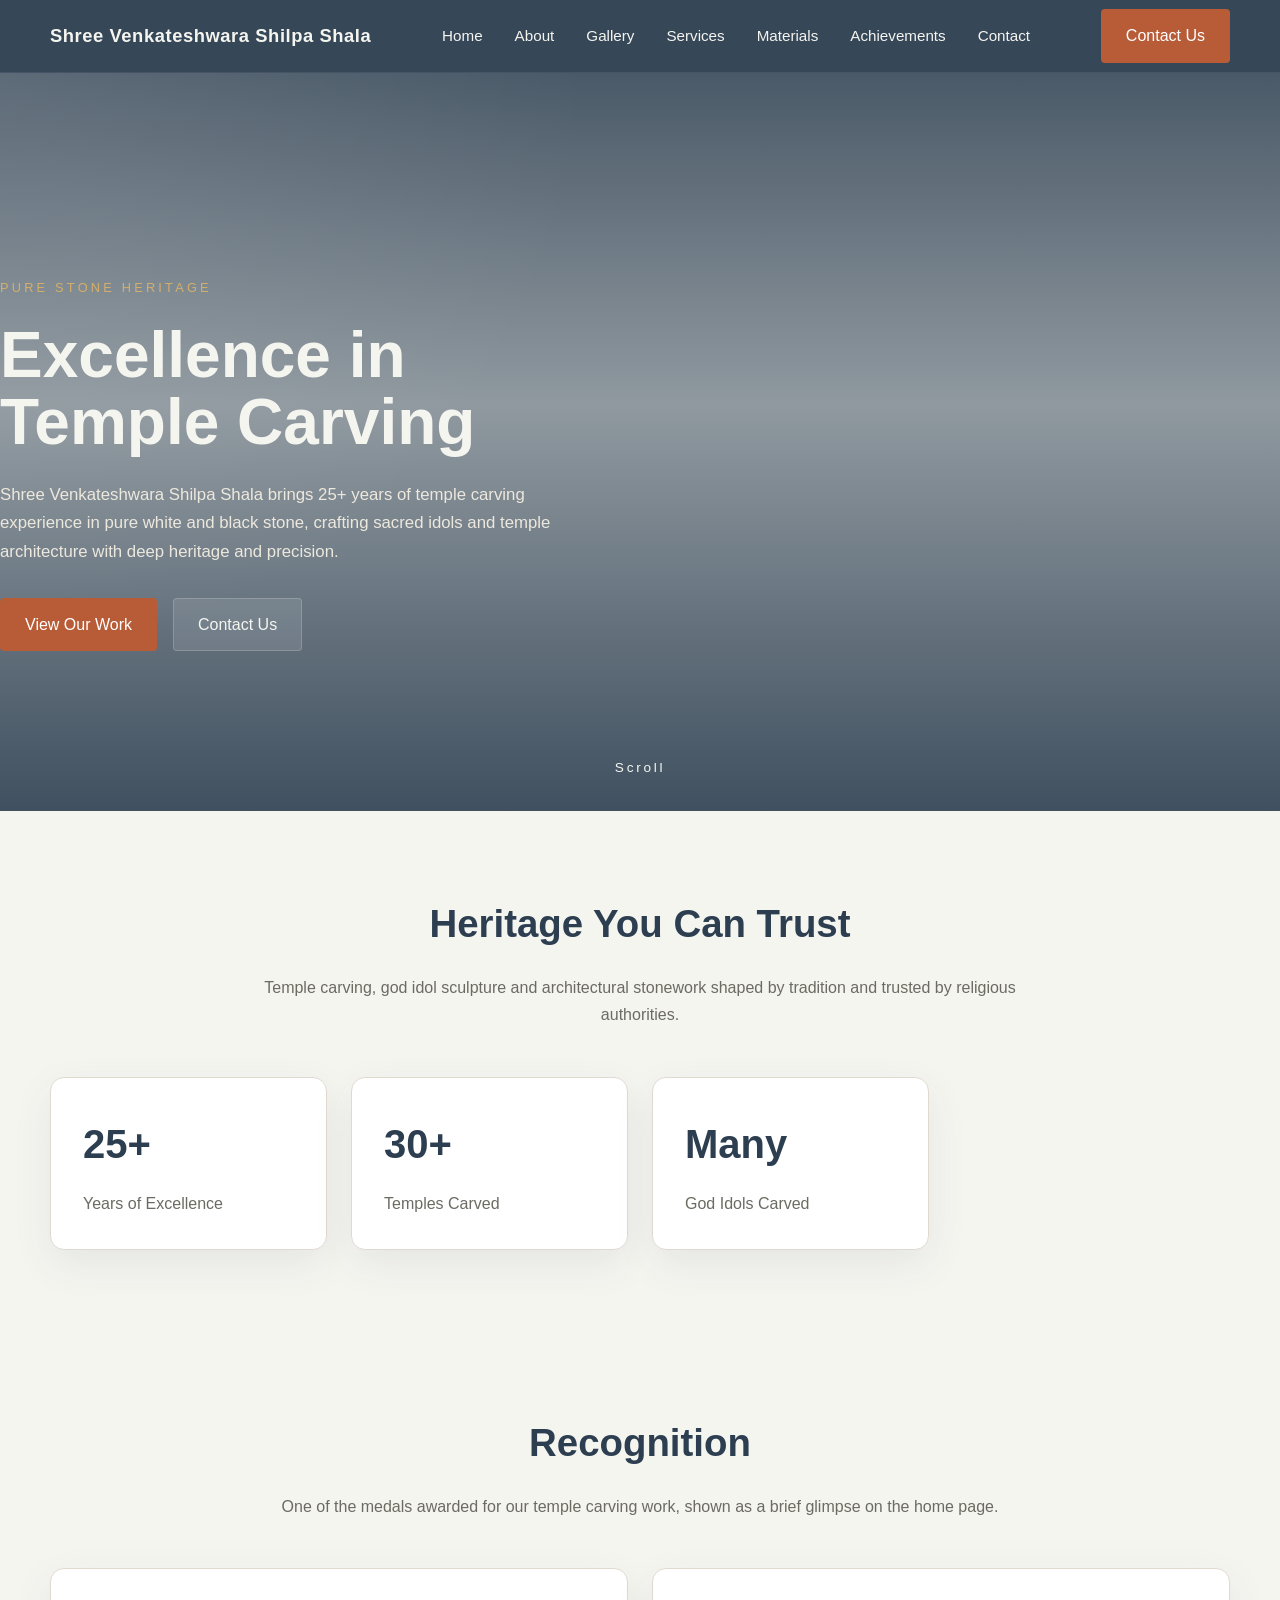
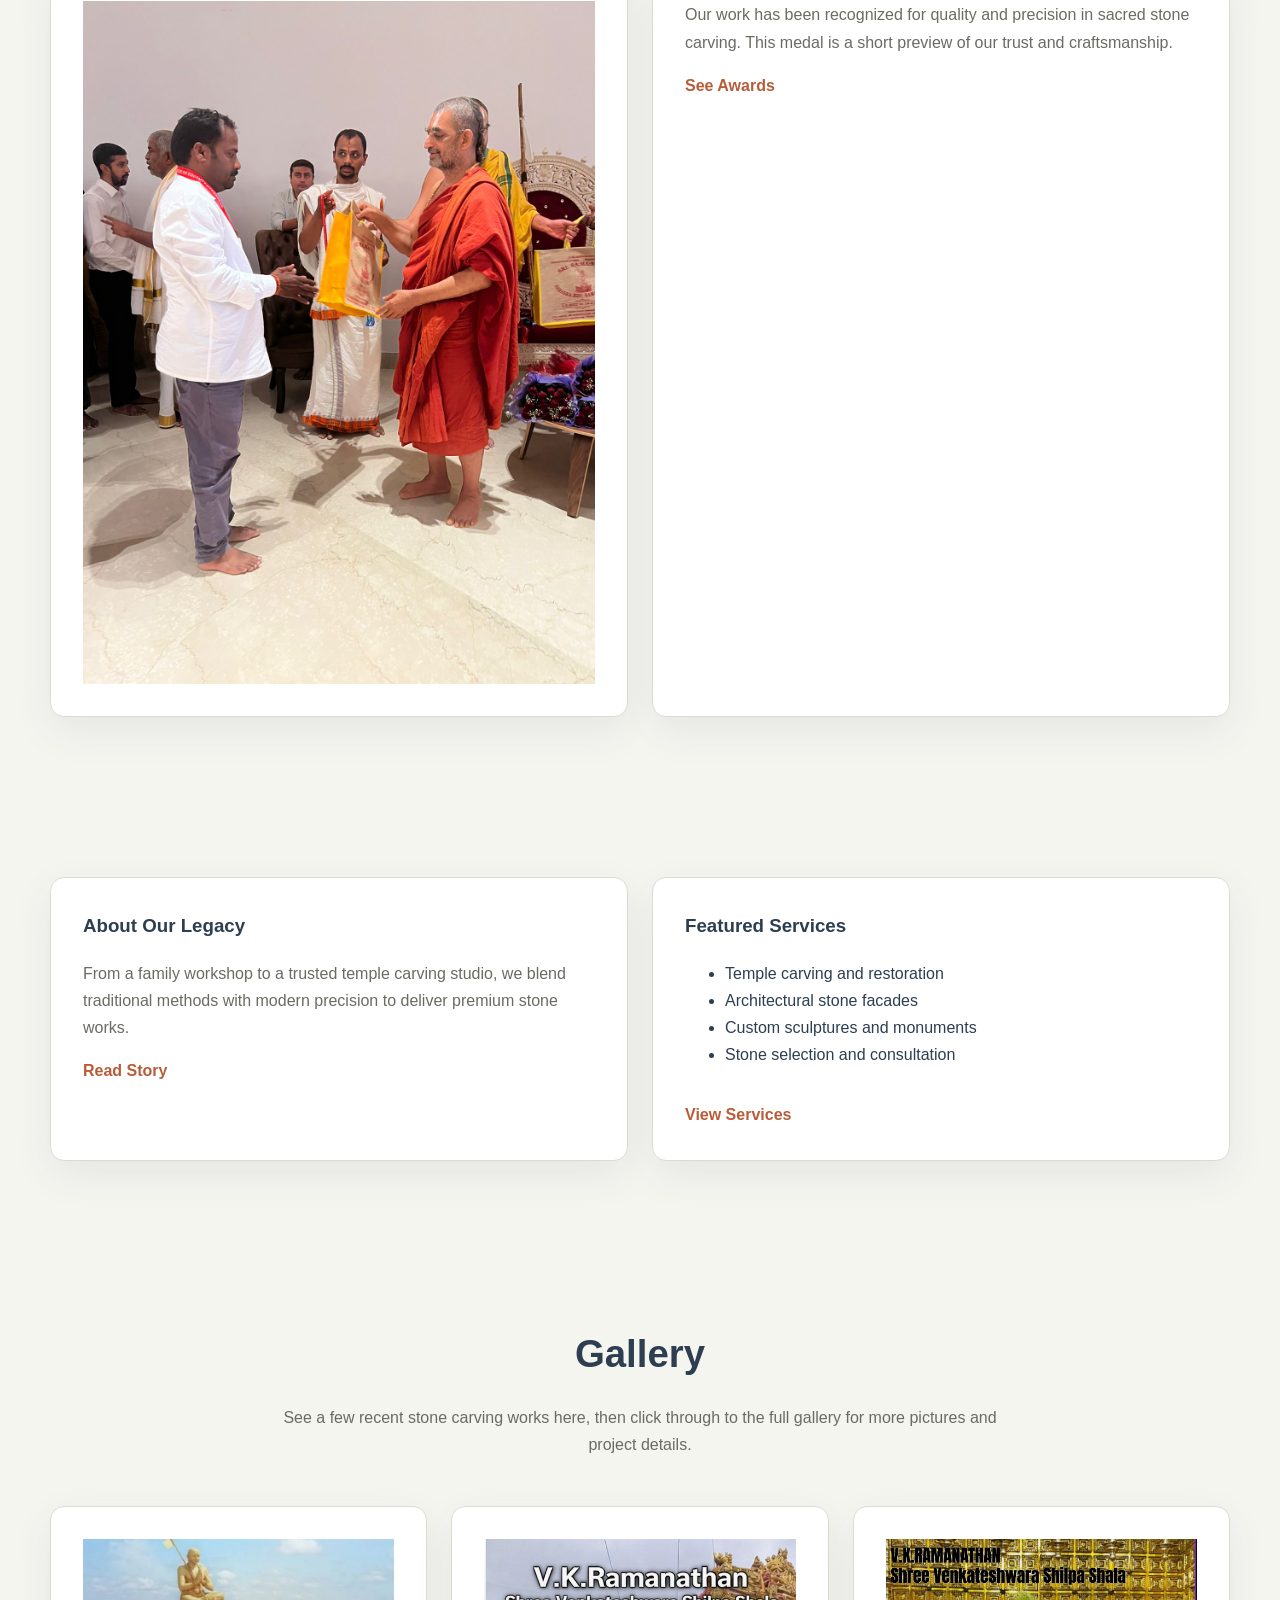
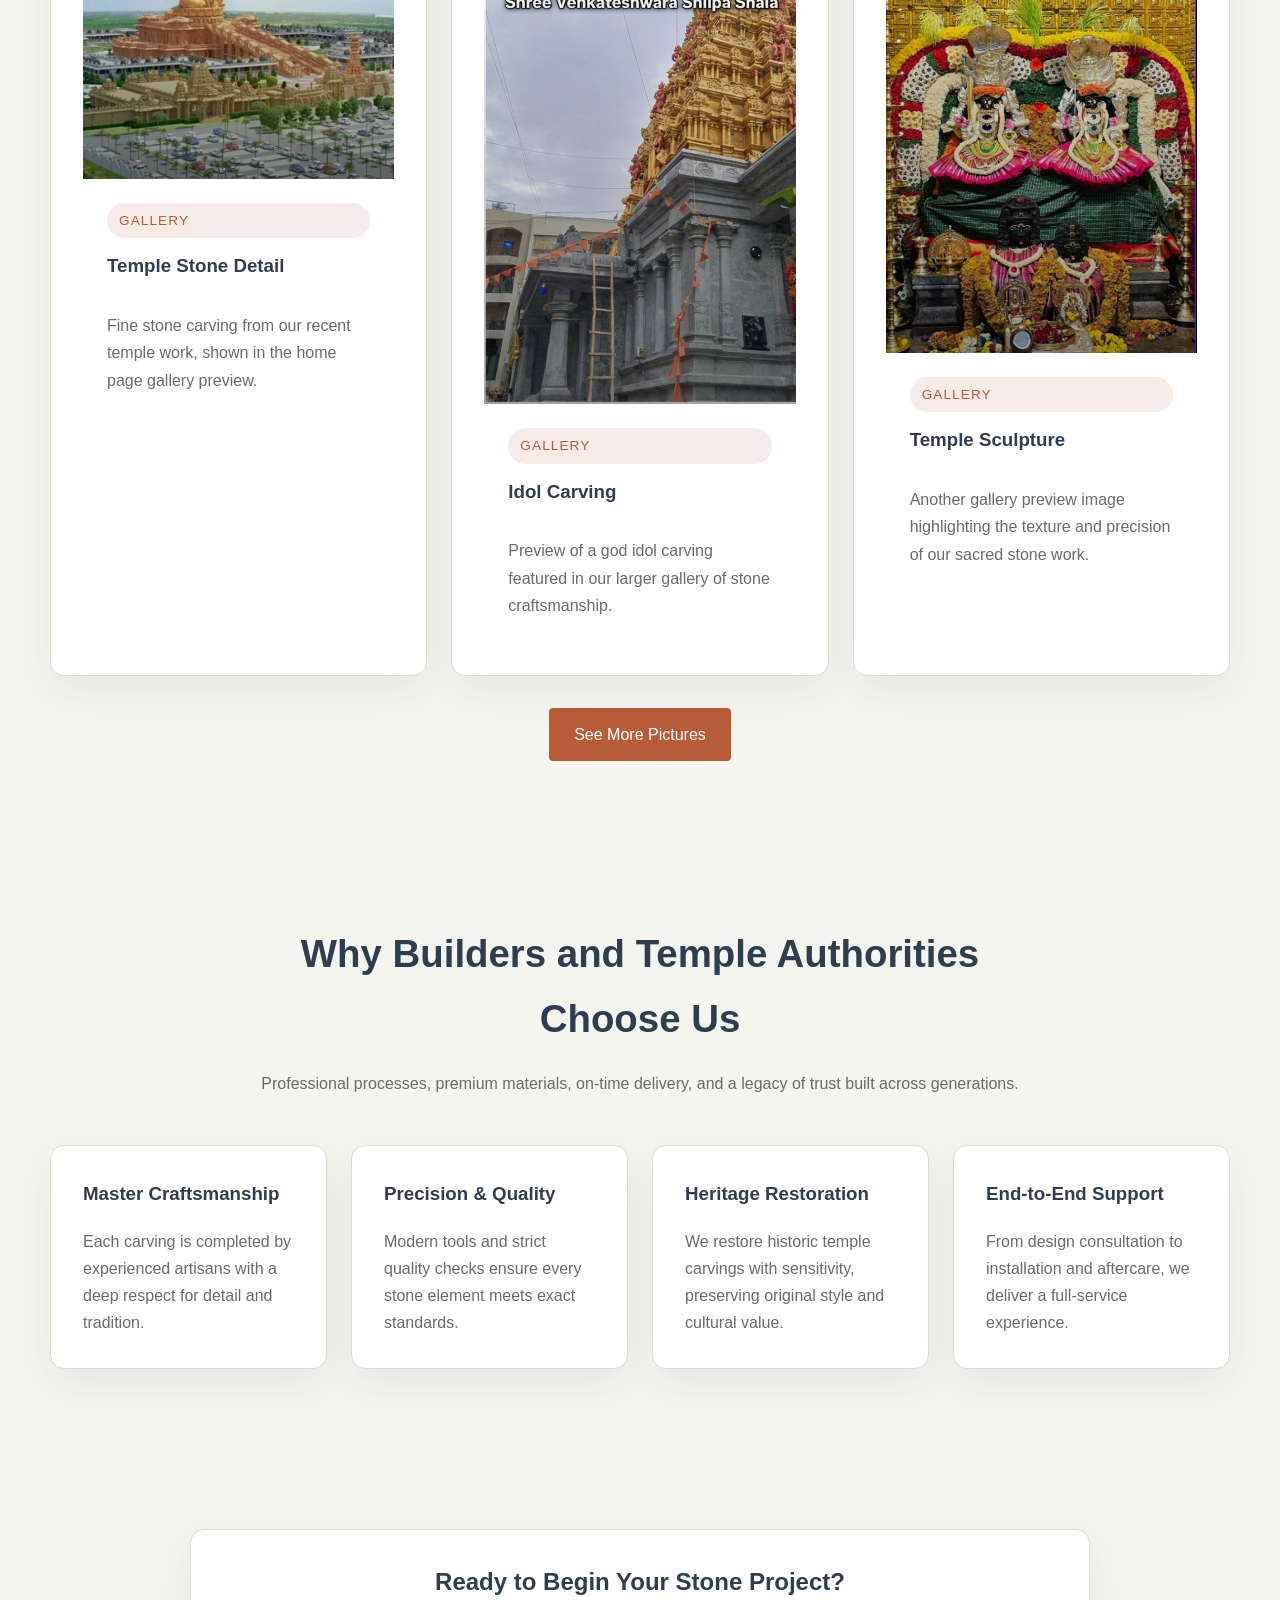
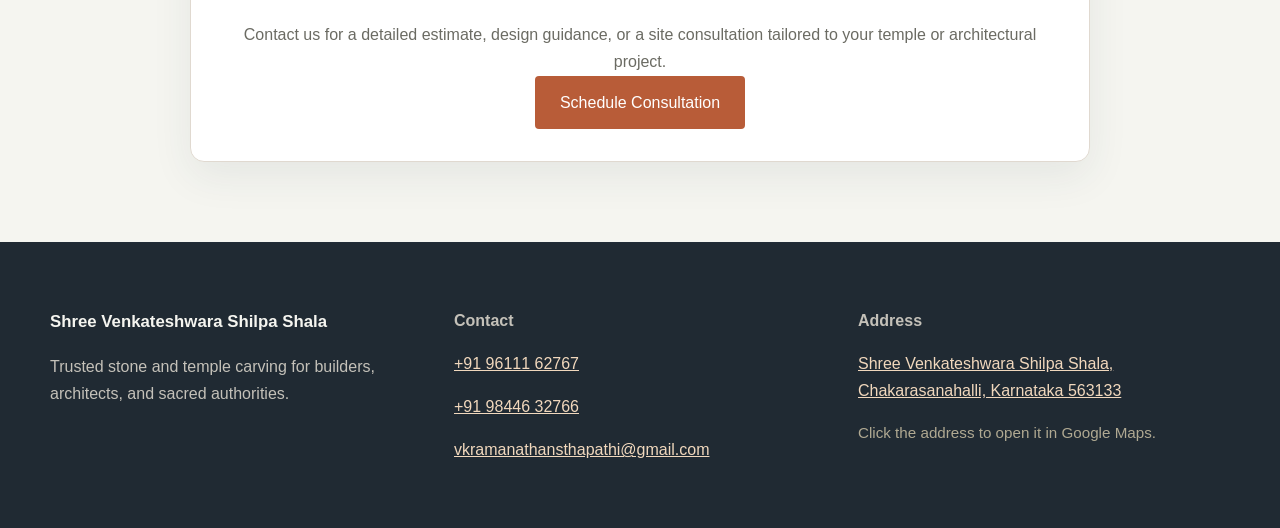
==== commit aa276e38: "Update email information" ====
--- a/index.html
+++ b/index.html
@@ -204,7 +204,7 @@
         <p><strong>Contact</strong></p>
         <p><a href="tel:+919611162767">+91 96111 62767</a></p>
         <p><a href="tel:+919844632766">+91 98446 32766</a></p>
-        <p><a href="mailto:vkramanathan11776@gmail.com">vkramanathan11776@gmail.com</a></p>
+        <p><a href="mailto:vkramanathansthapathi@gmail.com">vkramanathansthapathi@gmail.com</a></p>
       </div>
       <div>
         <p><strong>Address</strong></p>
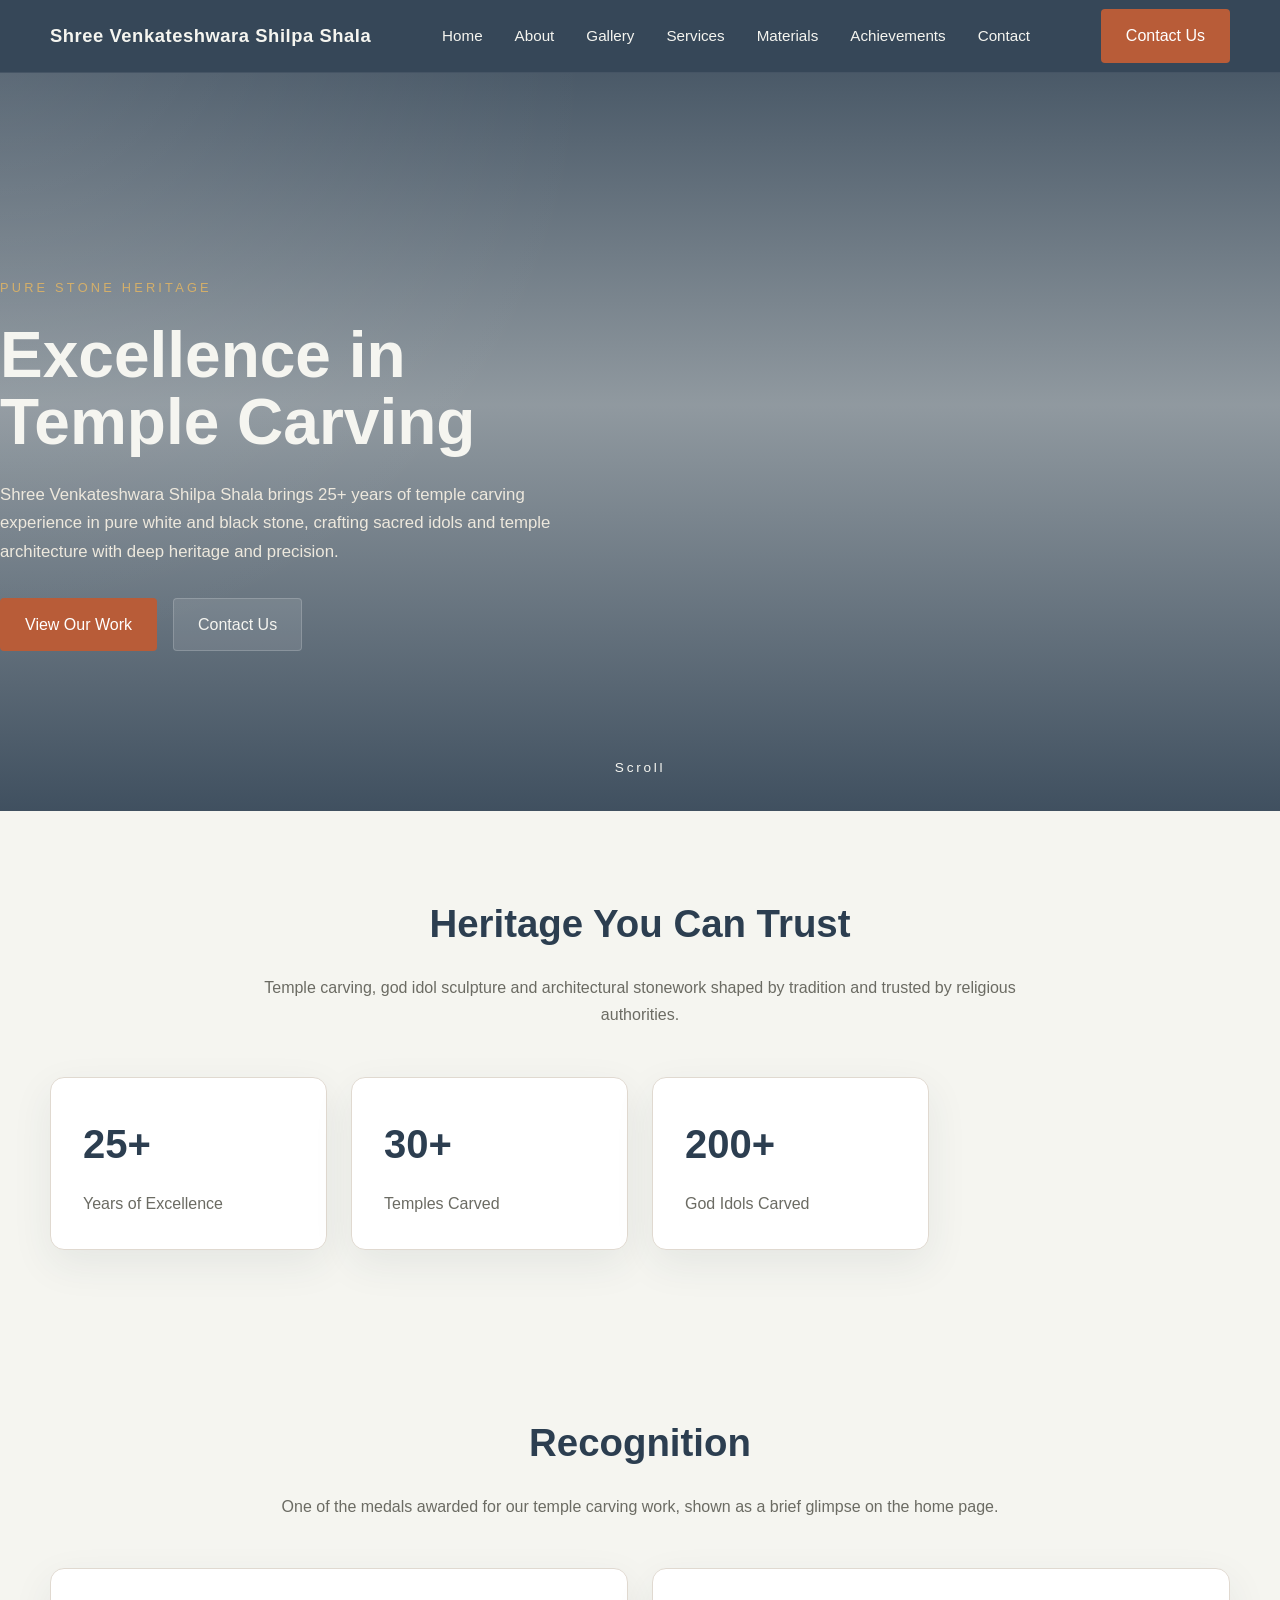
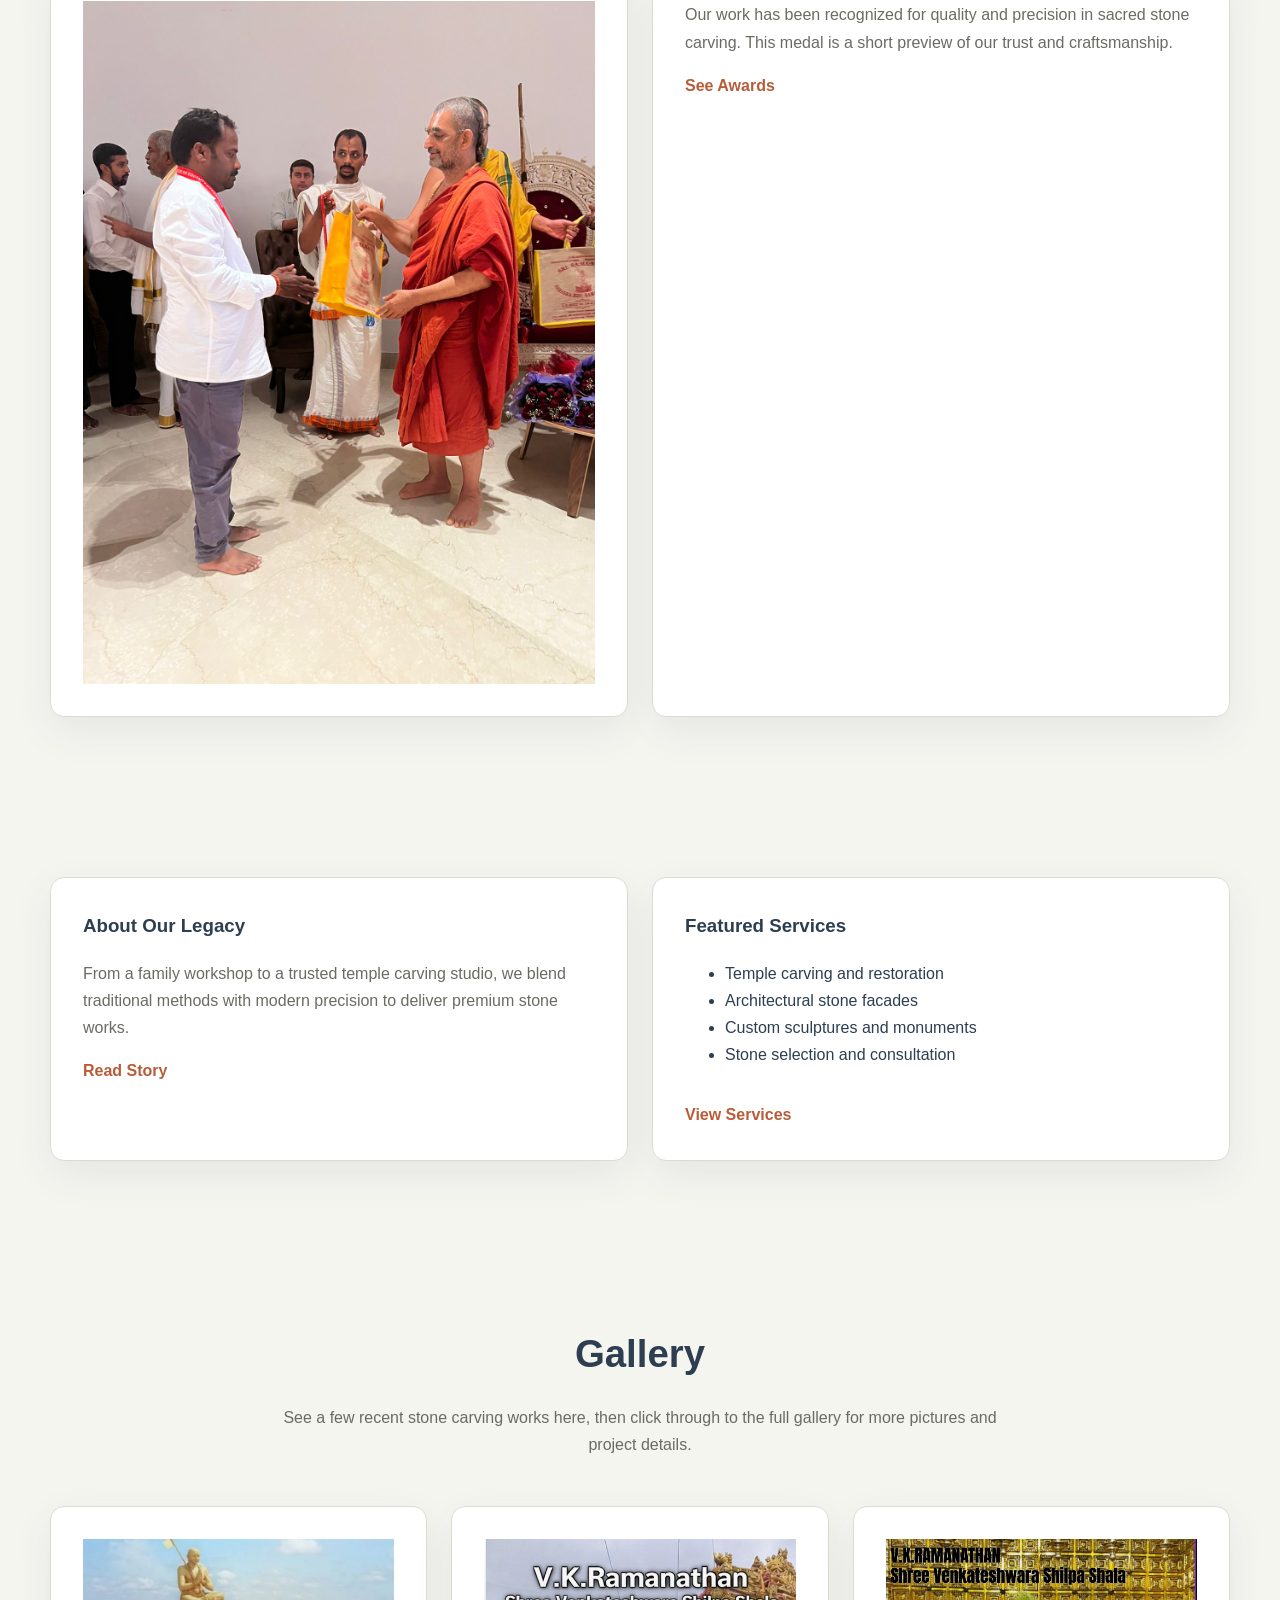
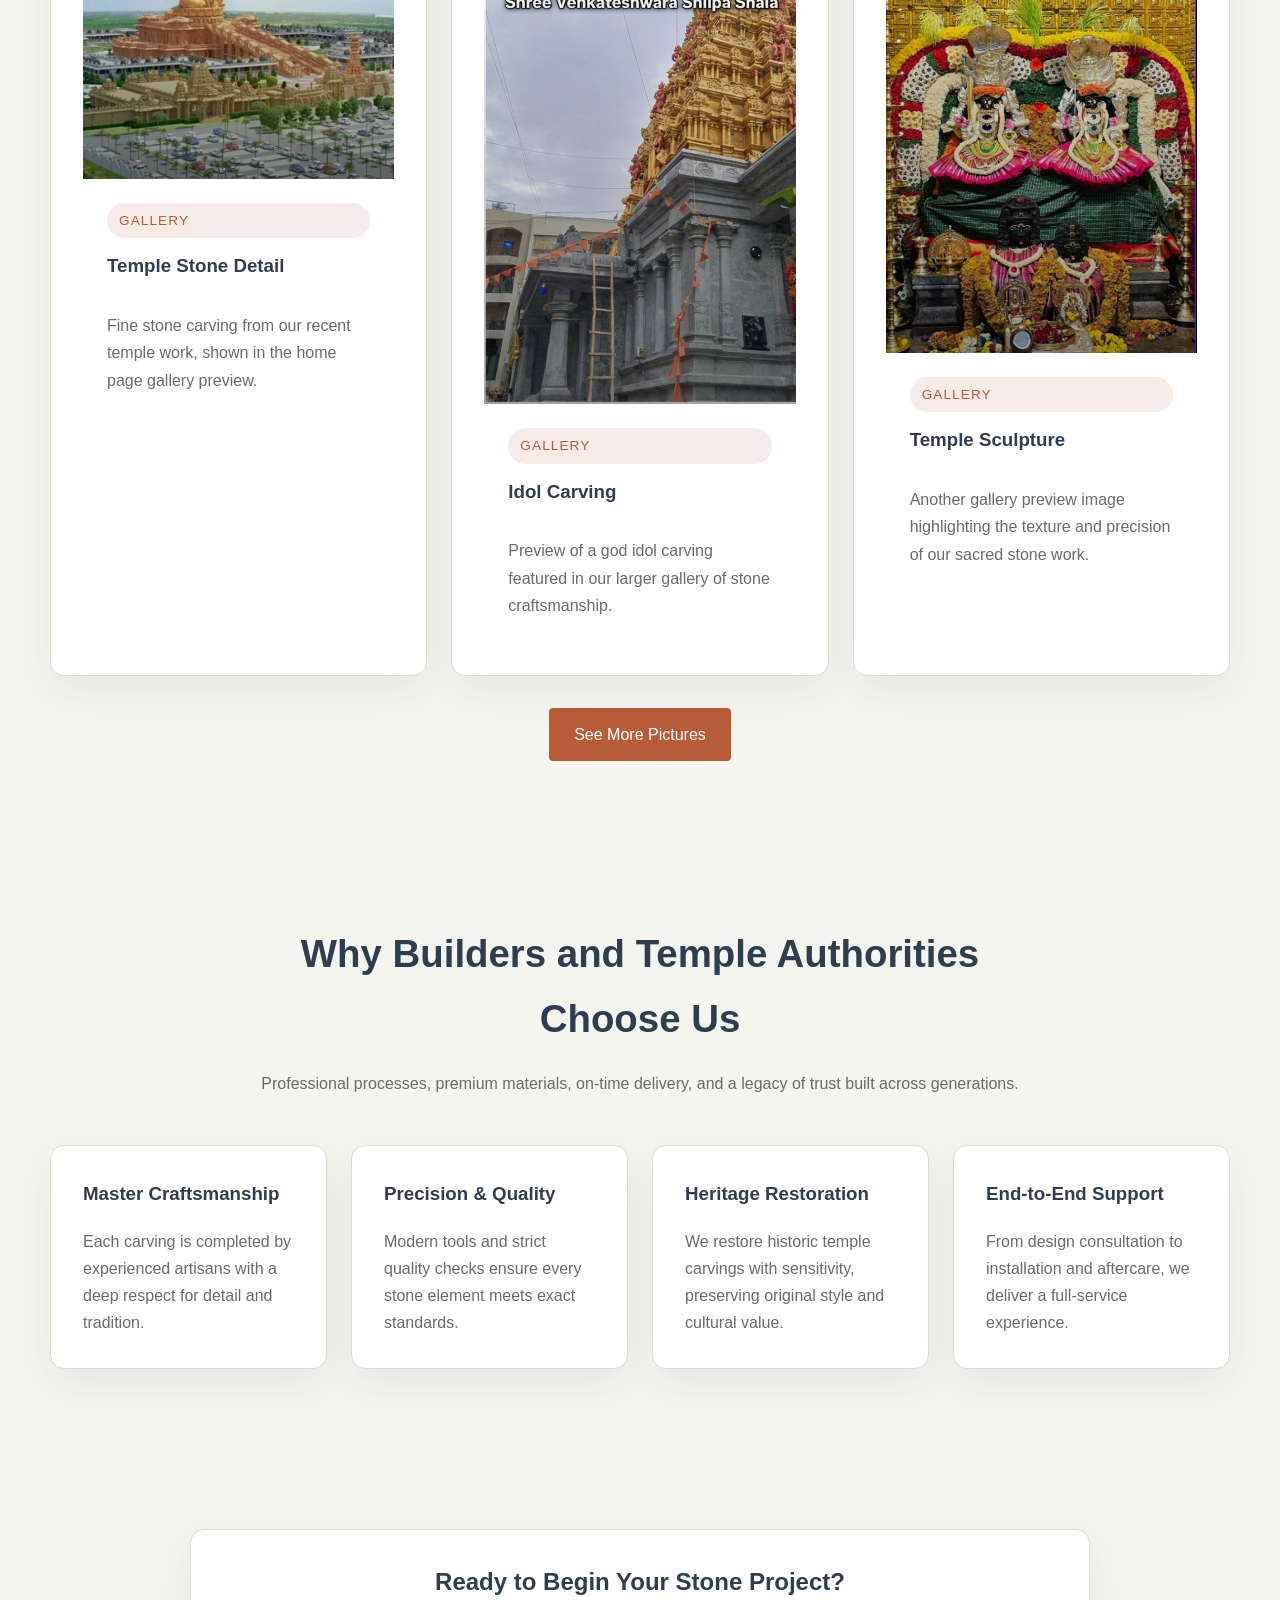
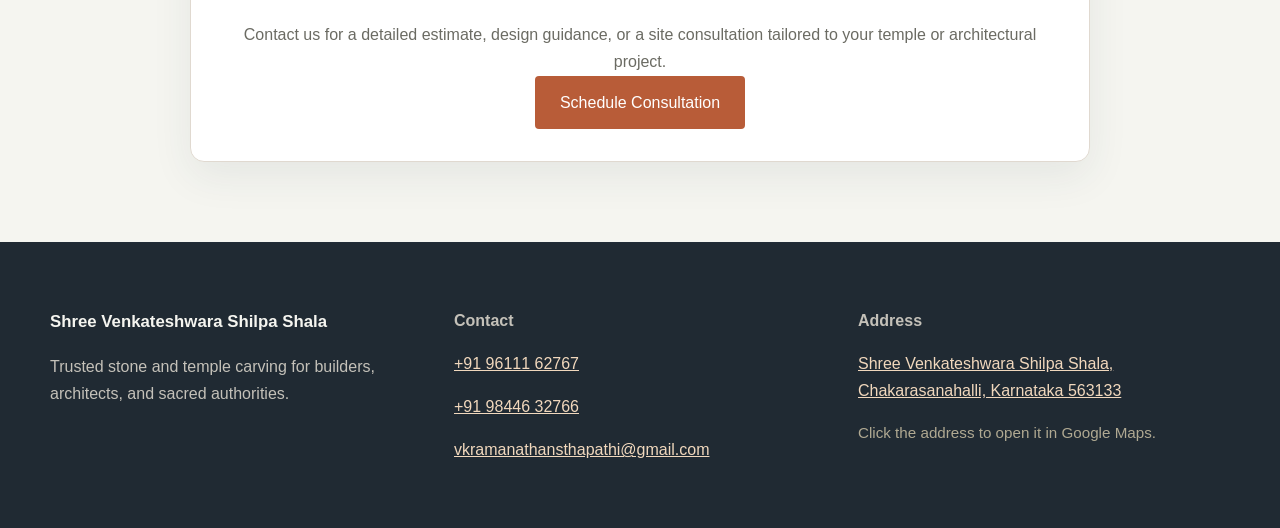
==== commit d9c55656: "Update site files" ====
--- a/index.html
+++ b/index.html
@@ -82,7 +82,7 @@
           <span>Temples Carved</span>
         </article>
         <article class="stat-card">
-          <strong>Many</strong>
+          <strong>200+</strong>
           <span>God Idols Carved</span>
         </article>
       </div>
@@ -204,7 +204,7 @@
         <p><strong>Contact</strong></p>
         <p><a href="tel:+919611162767">+91 96111 62767</a></p>
         <p><a href="tel:+919844632766">+91 98446 32766</a></p>
-        <p><a href="mailto:vkramanathansthapathi@gmail.com">vkramanathansthapathi@gmail.com</a></p>
+        <p><a href="mailto:vkramanathansthapathi@gmail.com" class="mailto-link">vkramanathansthapathi@gmail.com</a></p>
       </div>
       <div>
         <p><strong>Address</strong></p>
@@ -227,3 +227,5 @@
   <script src="script.js"></script>
 </body>
 </html>
+
+
--- a/styles.css
+++ b/styles.css
@@ -130,6 +130,16 @@
   margin-top: 16px;
 }
 
+.project-link {
+  color: var(--accent);
+  font-weight: 600;
+  text-decoration: underline;
+}
+
+.project-link:hover {
+  color: var(--accent-dark);
+}
+
 .burger {
   display: none;
   border: none;
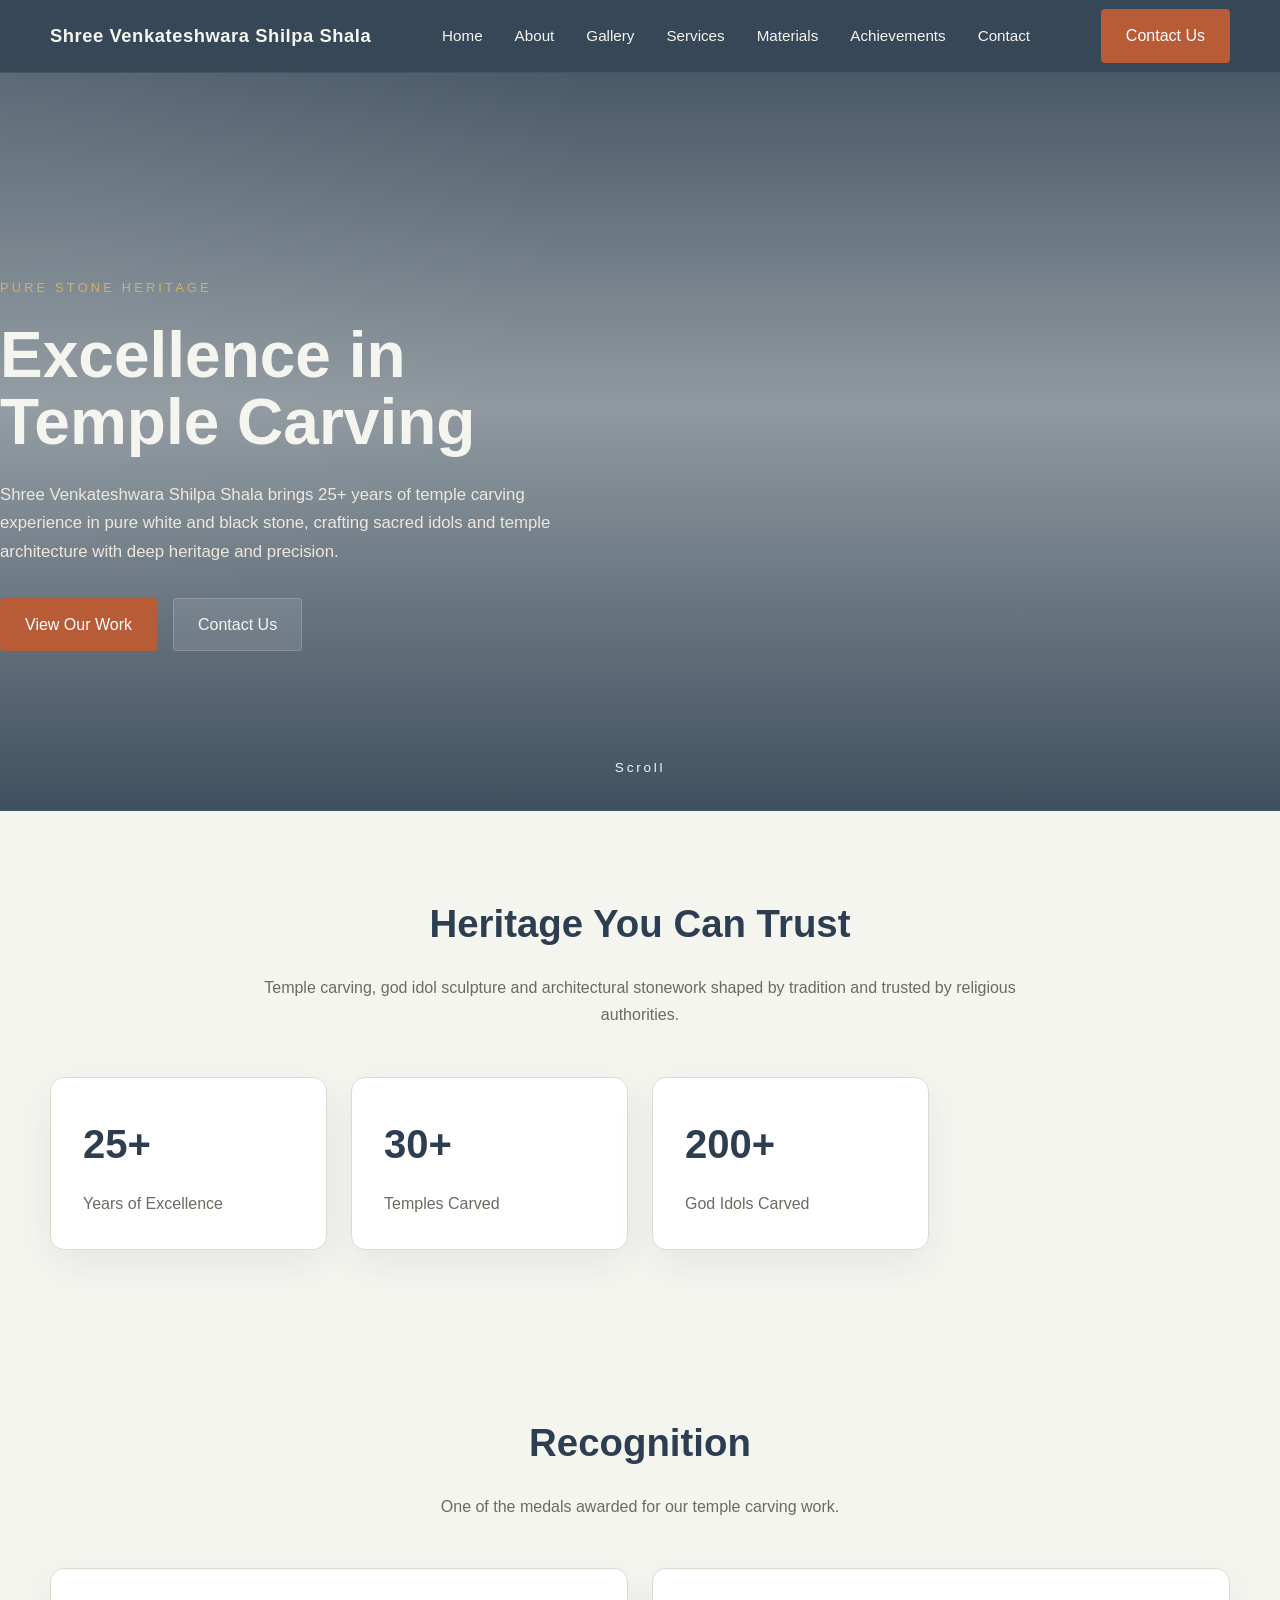
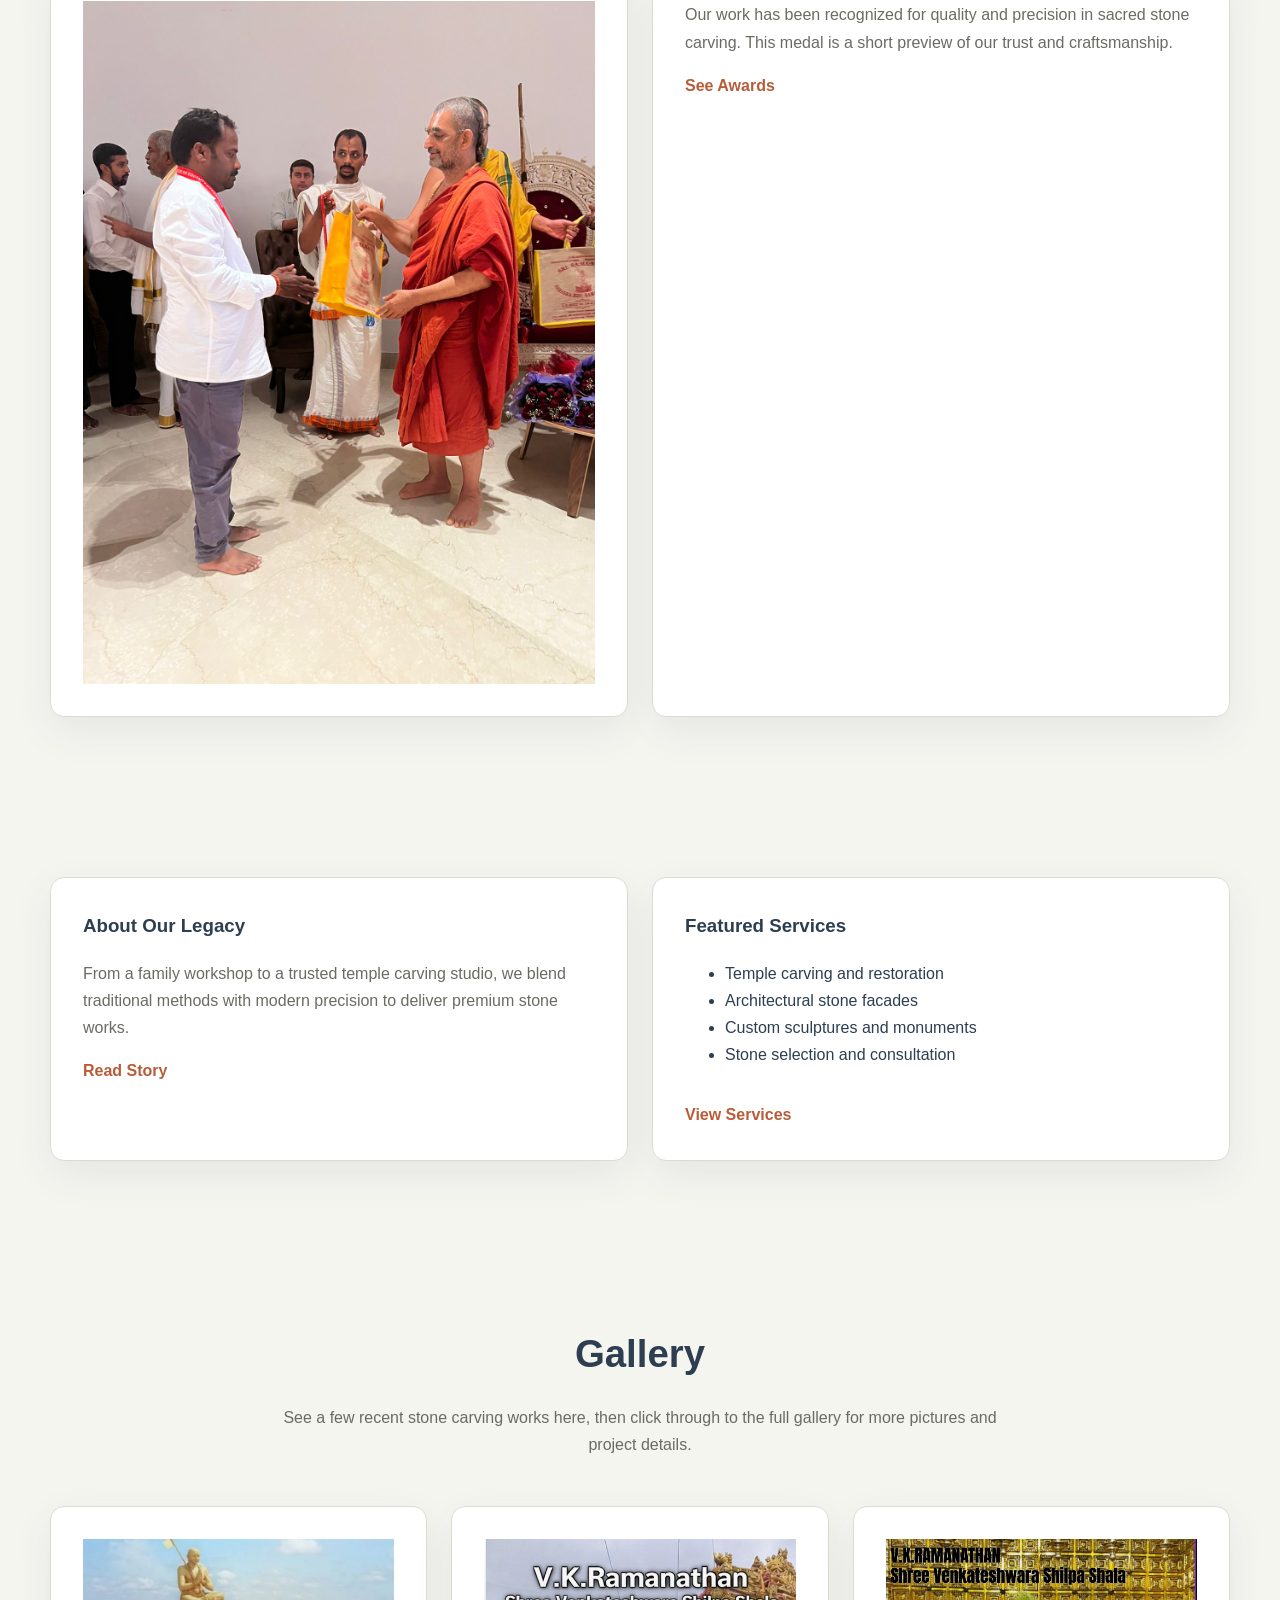
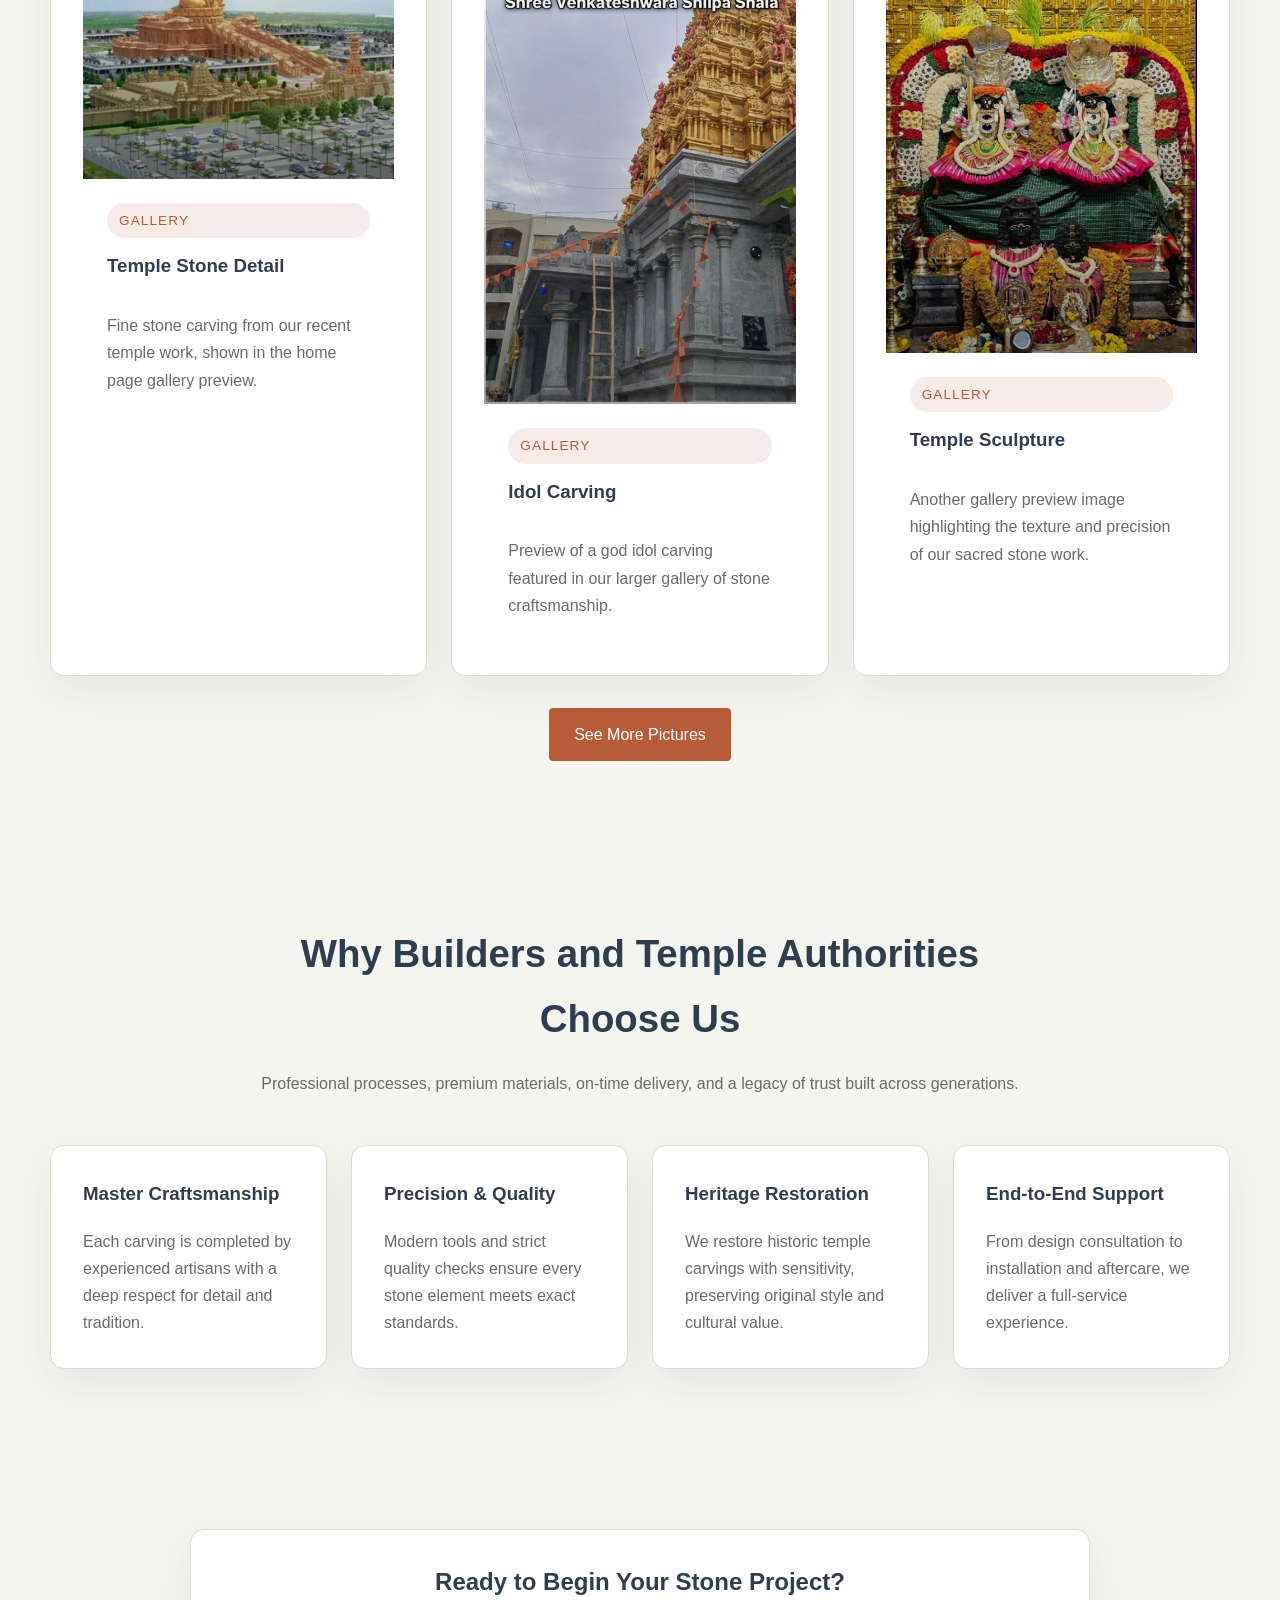
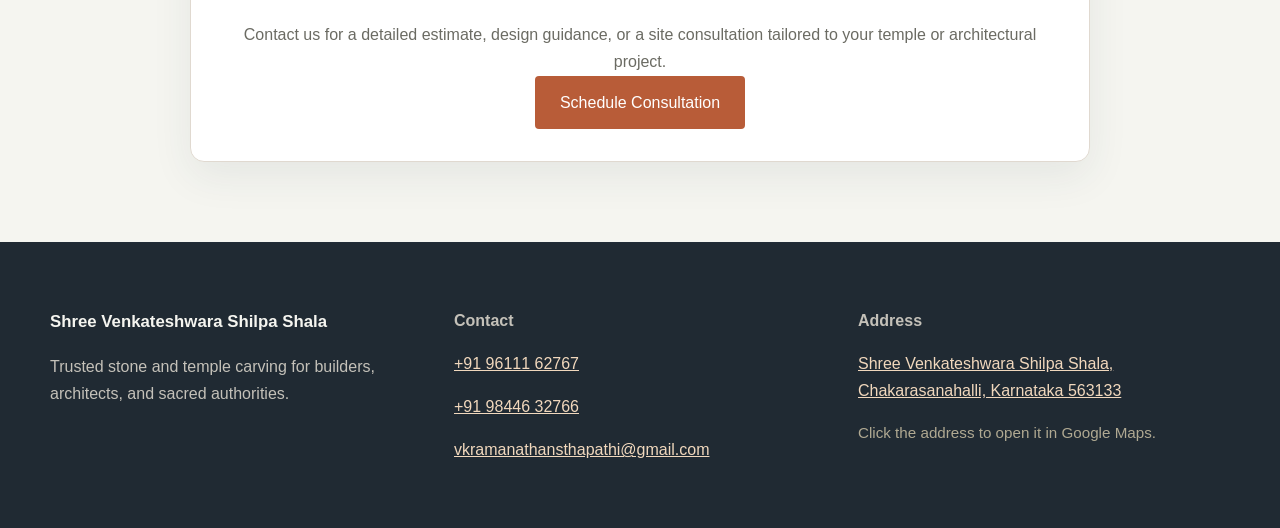
==== commit 2083ad0e: "Save changes" ====
--- a/index.html
+++ b/index.html
@@ -91,7 +91,7 @@
     <section class="container fade-up" style="padding: 80px 0;">
       <div class="section-heading">
         <h2>Recognition</h2>
-        <p>One of the medals awarded for our temple carving work, shown as a brief glimpse on the home page.</p>
+        <p>One of the medals awarded for our temple carving work.</p>
       </div>
       <div class="grid-2">
         <div class="preview-card">
